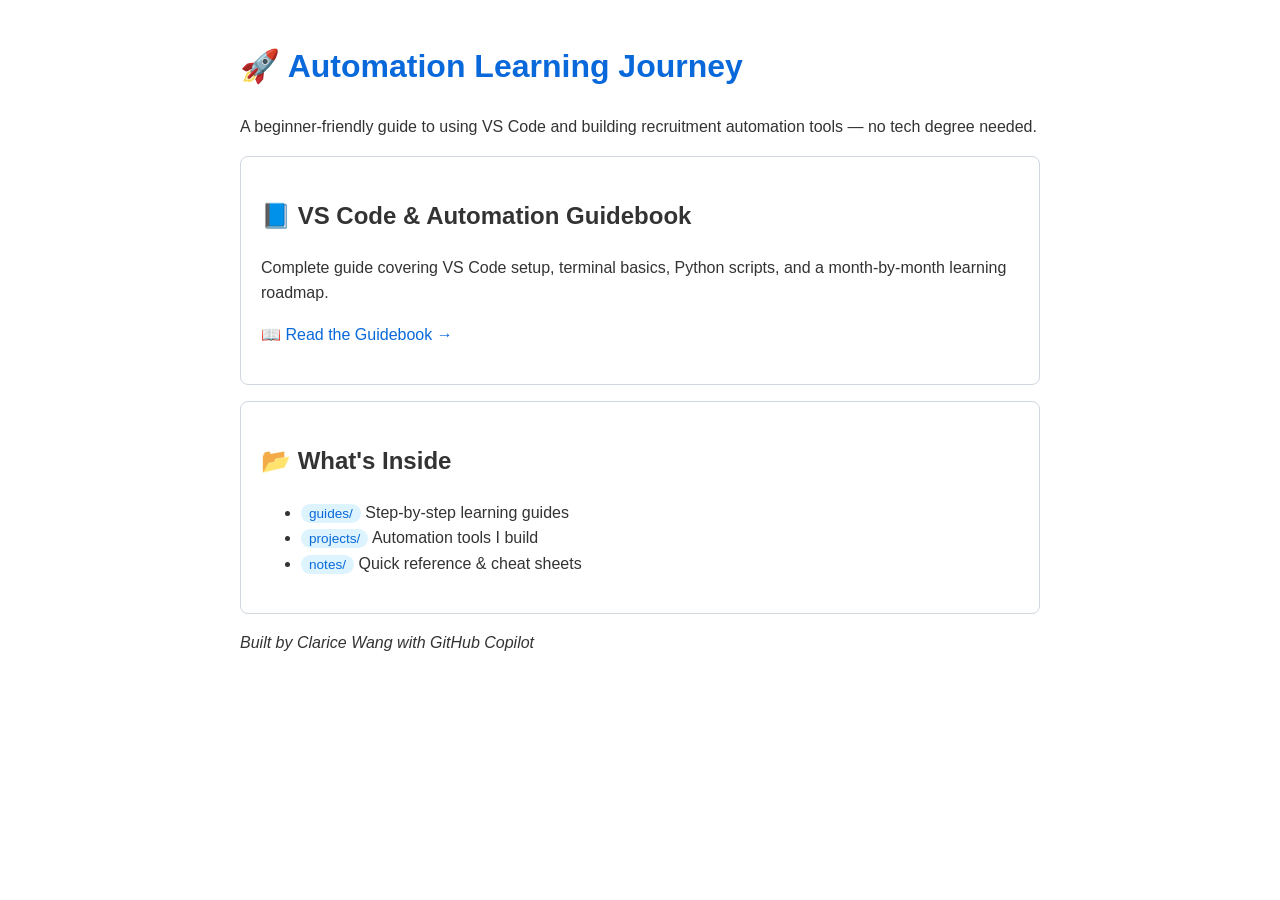
==== index.html @ 475cddb3 "Add index.html for GitHub Pages Co-authored-by: Copilot <223556219+Copilot@users.noreply.github.com>" ====
<!DOCTYPE html>
<html lang="en">
<head>
    <meta charset="UTF-8">
    <meta name="viewport" content="width=device-width, initial-scale=1.0">
    <title>Automation Learning Guide</title>
    <style>
        body { font-family: -apple-system, BlinkMacSystemFont, 'Segoe UI', sans-serif; max-width: 800px; margin: 0 auto; padding: 20px; line-height: 1.6; color: #333; }
        h1 { color: #0969da; }
        a { color: #0969da; text-decoration: none; }
        a:hover { text-decoration: underline; }
        .card { border: 1px solid #d0d7de; border-radius: 8px; padding: 20px; margin: 16px 0; }
        .badge { background: #ddf4ff; color: #0969da; padding: 2px 8px; border-radius: 12px; font-size: 0.85em; }
    </style>
</head>
<body>
    <h1>🚀 Automation Learning Journey</h1>
    <p>A beginner-friendly guide to using VS Code and building recruitment automation tools — no tech degree needed.</p>
    
    <div class="card">
        <h2>📘 VS Code & Automation Guidebook</h2>
        <p>Complete guide covering VS Code setup, terminal basics, Python scripts, and a month-by-month learning roadmap.</p>
        <p><a href="guides/vscode-automation-guidebook.md">📖 Read the Guidebook →</a></p>
    </div>

    <div class="card">
        <h2>📂 What's Inside</h2>
        <ul>
            <li><span class="badge">guides/</span> Step-by-step learning guides</li>
            <li><span class="badge">projects/</span> Automation tools I build</li>
            <li><span class="badge">notes/</span> Quick reference & cheat sheets</li>
        </ul>
    </div>

    <p><em>Built by Clarice Wang with GitHub Copilot</em></p>
</body>
</html>
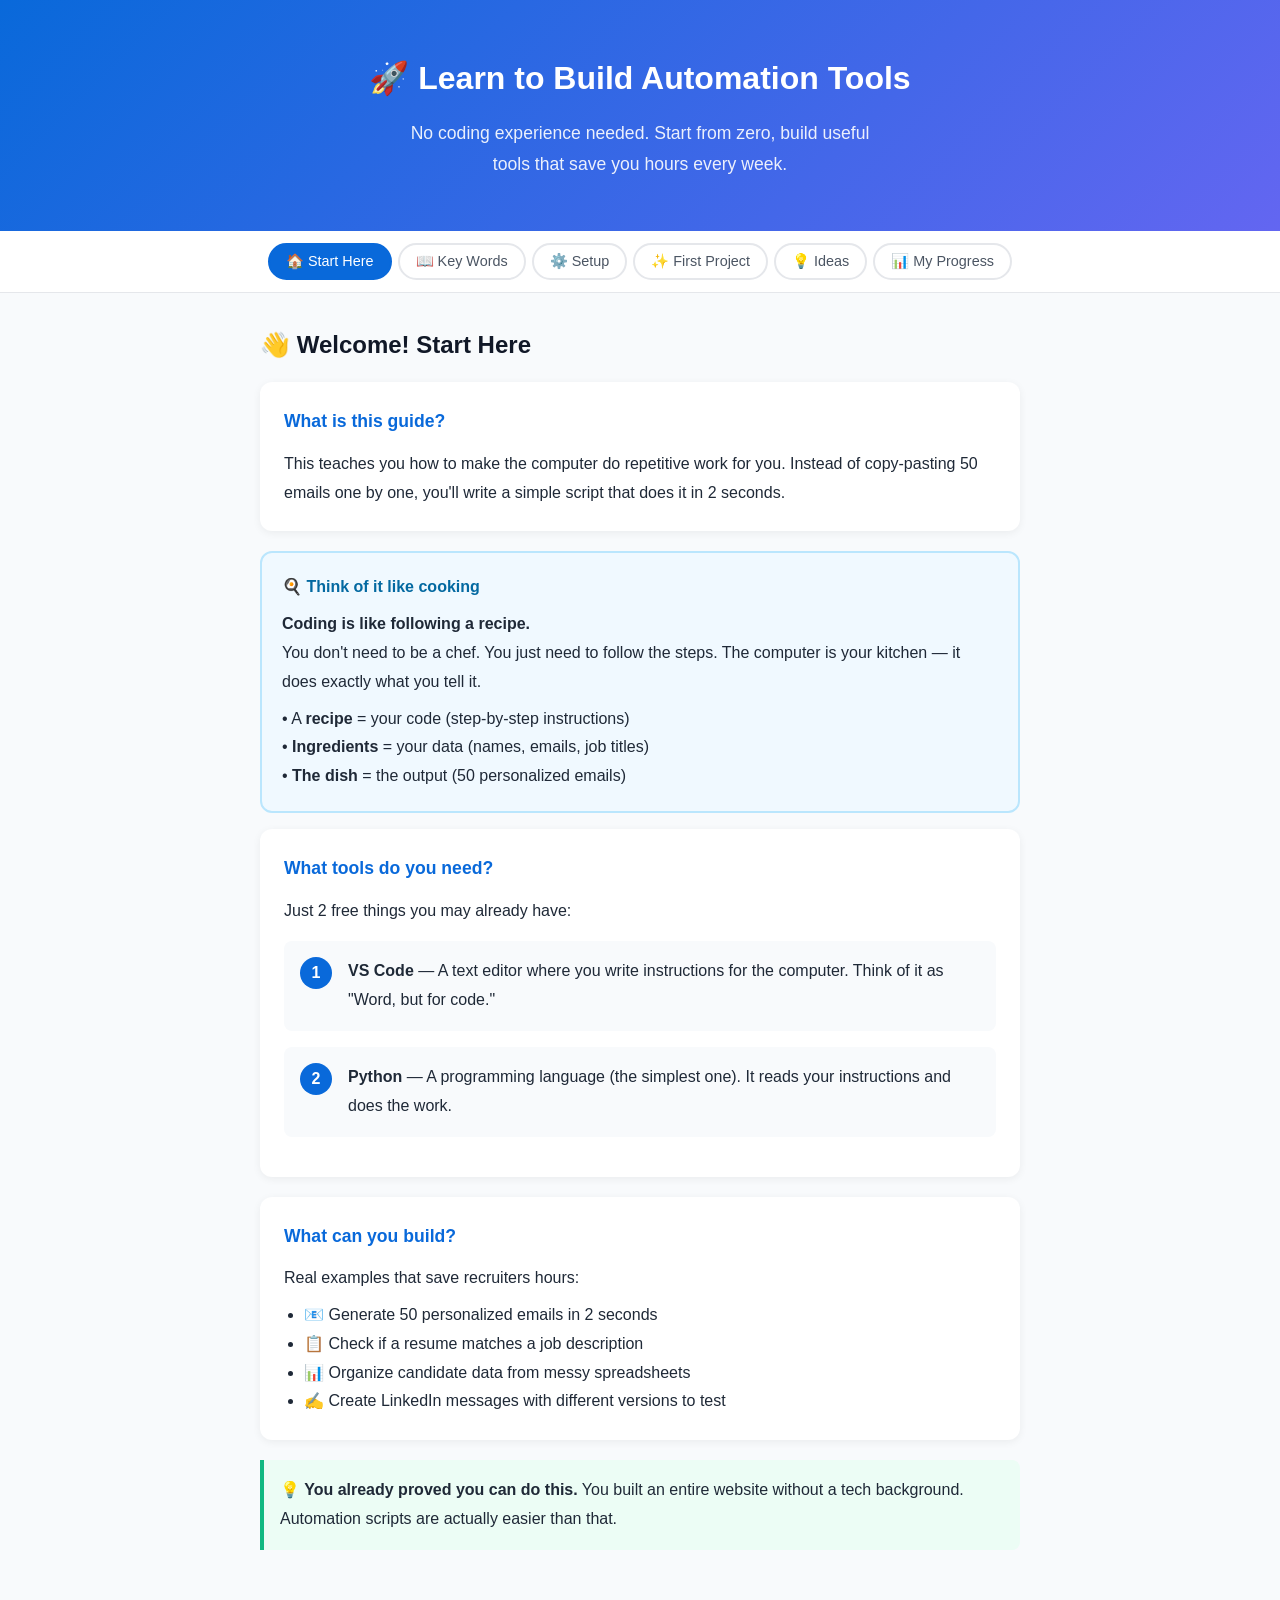
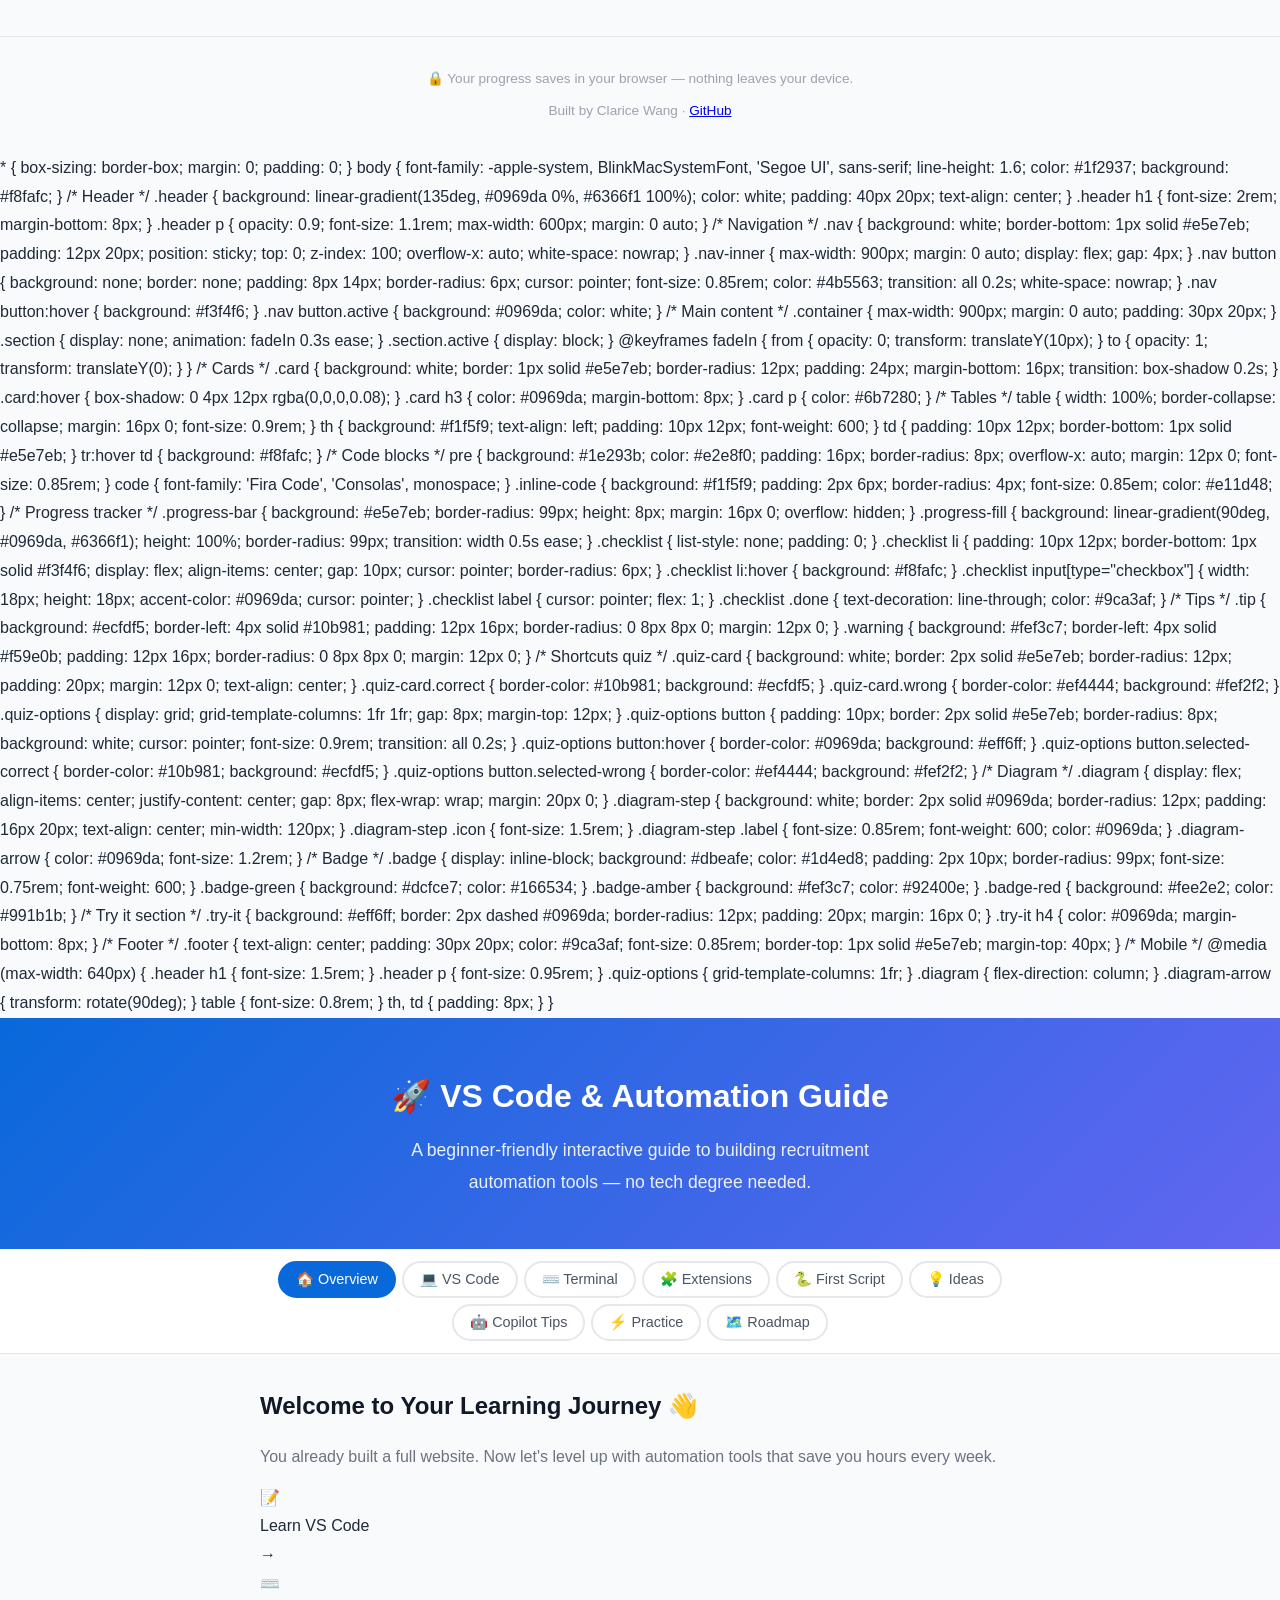
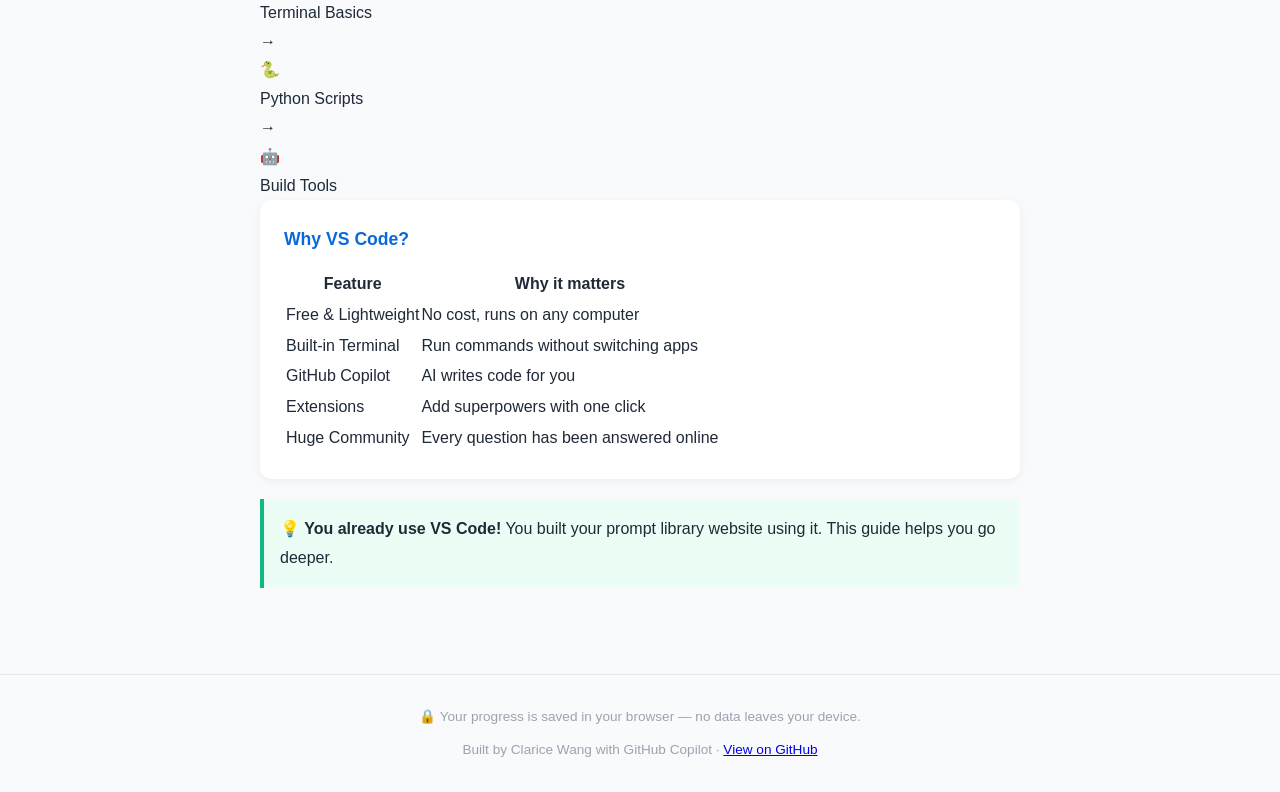
==== commit 308beb31: "Rewrite as beginner-friendly interactive guide - Plain English explanations with cooking/office anal" ====
--- a/index.html
+++ b/index.html
@@ -3,35 +3,1231 @@
 <head>
     <meta charset="UTF-8">
     <meta name="viewport" content="width=device-width, initial-scale=1.0">
-    <title>Automation Learning Guide</title>
+    <title>Learn to Build Automation Tools</title>
     <style>
-        body { font-family: -apple-system, BlinkMacSystemFont, 'Segoe UI', sans-serif; max-width: 800px; margin: 0 auto; padding: 20px; line-height: 1.6; color: #333; }
-        h1 { color: #0969da; }
-        a { color: #0969da; text-decoration: none; }
-        a:hover { text-decoration: underline; }
-        .card { border: 1px solid #d0d7de; border-radius: 8px; padding: 20px; margin: 16px 0; }
-        .badge { background: #ddf4ff; color: #0969da; padding: 2px 8px; border-radius: 12px; font-size: 0.85em; }
+        * { box-sizing: border-box; margin: 0; padding: 0; }
+        body { font-family: -apple-system, BlinkMacSystemFont, 'Segoe UI', sans-serif; line-height: 1.8; color: #1f2937; background: #f8fafc; }
+        
+        .header { background: linear-gradient(135deg, #0969da 0%, #6366f1 100%); color: white; padding: 50px 20px; text-align: center; }
+        .header h1 { font-size: 2rem; margin-bottom: 10px; }
+        .header p { opacity: 0.9; font-size: 1.1rem; max-width: 500px; margin: 0 auto; }
+        
+        .nav { background: white; border-bottom: 1px solid #e5e7eb; padding: 12px 20px; position: sticky; top: 0; z-index: 100; overflow-x: auto; white-space: nowrap; }
+        .nav-inner { max-width: 800px; margin: 0 auto; display: flex; gap: 6px; flex-wrap: wrap; justify-content: center; }
+        .nav button { background: none; border: 2px solid #e5e7eb; padding: 8px 16px; border-radius: 20px; cursor: pointer; font-size: 0.9rem; color: #4b5563; transition: all 0.2s; }
+        .nav button:hover { border-color: #0969da; color: #0969da; }
+        .nav button.active { background: #0969da; color: white; border-color: #0969da; }
+        
+        .container { max-width: 800px; margin: 0 auto; padding: 30px 20px; }
+        .section { display: none; animation: fadeIn 0.3s ease; }
+        .section.active { display: block; }
+        @keyframes fadeIn { from { opacity: 0; } to { opacity: 1; } }
+        
+        h2 { font-size: 1.5rem; margin-bottom: 16px; color: #111827; }
+        
+        .card { background: white; border-radius: 12px; padding: 24px; margin-bottom: 20px; box-shadow: 0 2px 8px rgba(0,0,0,0.06); }
+        .card h3 { color: #0969da; margin-bottom: 12px; font-size: 1.1rem; }
+        
+        .explain { background: #fffbeb; border-left: 4px solid #f59e0b; padding: 16px; border-radius: 0 8px 8px 0; margin: 16px 0; font-size: 0.95rem; }
+        .explain strong { color: #92400e; }
+        
+        .tip { background: #ecfdf5; border-left: 4px solid #10b981; padding: 16px; border-radius: 0 8px 8px 0; margin: 16px 0; }
+        
+        .step { display: flex; gap: 16px; align-items: flex-start; margin: 16px 0; padding: 16px; background: #f8fafc; border-radius: 8px; }
+        .step-num { background: #0969da; color: white; width: 32px; height: 32px; border-radius: 50%; display: flex; align-items: center; justify-content: center; font-weight: bold; flex-shrink: 0; }
+        .step-content { flex: 1; }
+        .step-content p { margin: 0; }
+
+        .analogy { background: #f0f9ff; border: 2px solid #bae6fd; border-radius: 12px; padding: 20px; margin: 16px 0; }
+        .analogy h4 { color: #0369a1; margin-bottom: 8px; }
+        
+        pre { background: #1e293b; color: #e2e8f0; padding: 16px; border-radius: 8px; overflow-x: auto; margin: 12px 0; font-size: 0.9rem; font-family: Consolas, monospace; }
+        .inline-code { background: #f1f5f9; padding: 2px 8px; border-radius: 4px; font-family: Consolas, monospace; font-size: 0.9em; }
+        
+        .progress-bar { background: #e5e7eb; border-radius: 99px; height: 10px; margin: 12px 0; overflow: hidden; }
+        .progress-fill { background: linear-gradient(90deg, #10b981, #06b6d4); height: 100%; border-radius: 99px; transition: width 0.5s; }
+        
+        .checklist { list-style: none; padding: 0; }
+        .checklist li { padding: 12px; border-bottom: 1px solid #f3f4f6; display: flex; align-items: center; gap: 12px; }
+        .checklist input { width: 20px; height: 20px; accent-color: #10b981; cursor: pointer; }
+        .checklist label { cursor: pointer; font-size: 0.95rem; }
+        .checklist .done { text-decoration: line-through; color: #9ca3af; }
+        
+        .vocab { display: grid; grid-template-columns: auto 1fr; gap: 8px 16px; margin: 12px 0; }
+        .vocab dt { font-weight: 600; color: #0969da; }
+        .vocab dd { color: #4b5563; }
+        
+        .try-box { background: #eff6ff; border: 2px dashed #93c5fd; border-radius: 12px; padding: 20px; margin: 16px 0; }
+        .try-box h4 { color: #1d4ed8; margin-bottom: 8px; }
+        
+        .footer { text-align: center; padding: 30px 20px; color: #9ca3af; font-size: 0.85rem; border-top: 1px solid #e5e7eb; margin-top: 40px; }
+        
+        @media (max-width: 640px) {
+            .header h1 { font-size: 1.5rem; }
+            .nav-inner { justify-content: flex-start; flex-wrap: nowrap; }
+            .step { flex-direction: column; gap: 8px; }
+        }
     </style>
 </head>
 <body>
-    <h1>🚀 Automation Learning Journey</h1>
-    <p>A beginner-friendly guide to using VS Code and building recruitment automation tools — no tech degree needed.</p>
-    
-    <div class="card">
-        <h2>📘 VS Code & Automation Guidebook</h2>
-        <p>Complete guide covering VS Code setup, terminal basics, Python scripts, and a month-by-month learning roadmap.</p>
-        <p><a href="guides/vscode-automation-guidebook.md">📖 Read the Guidebook →</a></p>
-    </div>
-
-    <div class="card">
-        <h2>📂 What's Inside</h2>
-        <ul>
-            <li><span class="badge">guides/</span> Step-by-step learning guides</li>
-            <li><span class="badge">projects/</span> Automation tools I build</li>
-            <li><span class="badge">notes/</span> Quick reference & cheat sheets</li>
-        </ul>
-    </div>
-
-    <p><em>Built by Clarice Wang with GitHub Copilot</em></p>
+
+<div class="header">
+    <h1>🚀 Learn to Build Automation Tools</h1>
+    <p>No coding experience needed. Start from zero, build useful tools that save you hours every week.</p>
+</div>
+
+<div class="nav">
+    <div class="nav-inner">
+        <button class="active" onclick="showSection('start')">🏠 Start Here</button>
+        <button onclick="showSection('vocab')">📖 Key Words</button>
+        <button onclick="showSection('setup')">⚙️ Setup</button>
+        <button onclick="showSection('first')">✨ First Project</button>
+        <button onclick="showSection('ideas')">💡 Ideas</button>
+        <button onclick="showSection('progress')">📊 My Progress</button>
+    </div>
+</div>
+
+<div class="container">
+
+    <!-- START HERE -->
+    <div id="start" class="section active">
+        <h2>👋 Welcome! Start Here</h2>
+        
+        <div class="card">
+            <h3>What is this guide?</h3>
+            <p>This teaches you how to make the computer do repetitive work for you. Instead of copy-pasting 50 emails one by one, you'll write a simple script that does it in 2 seconds.</p>
+        </div>
+
+        <div class="analogy">
+            <h4>🍳 Think of it like cooking</h4>
+            <p><strong>Coding is like following a recipe.</strong></p>
+            <p>You don't need to be a chef. You just need to follow the steps. The computer is your kitchen — it does exactly what you tell it.</p>
+            <p style="margin-top: 8px;">• A <strong>recipe</strong> = your code (step-by-step instructions)<br>
+            • <strong>Ingredients</strong> = your data (names, emails, job titles)<br>
+            • <strong>The dish</strong> = the output (50 personalized emails)</p>
+        </div>
+
+        <div class="card">
+            <h3>What tools do you need?</h3>
+            <p>Just 2 free things you may already have:</p>
+            <div class="step">
+                <div class="step-num">1</div>
+                <div class="step-content">
+                    <p><strong>VS Code</strong> — A text editor where you write instructions for the computer. Think of it as "Word, but for code."</p>
+                </div>
+            </div>
+            <div class="step">
+                <div class="step-num">2</div>
+                <div class="step-content">
+                    <p><strong>Python</strong> — A programming language (the simplest one). It reads your instructions and does the work.</p>
+                </div>
+            </div>
+        </div>
+
+        <div class="card">
+            <h3>What can you build?</h3>
+            <p>Real examples that save recruiters hours:</p>
+            <ul style="padding-left: 20px; margin-top: 8px;">
+                <li>📧 Generate 50 personalized emails in 2 seconds</li>
+                <li>📋 Check if a resume matches a job description</li>
+                <li>📊 Organize candidate data from messy spreadsheets</li>
+                <li>✍️ Create LinkedIn messages with different versions to test</li>
+            </ul>
+        </div>
+
+        <div class="tip">
+            <strong>💡 You already proved you can do this.</strong> You built an entire website without a tech background. Automation scripts are actually easier than that.
+        </div>
+    </div>
+
+    <!-- VOCABULARY -->
+    <div id="vocab" class="section">
+        <h2>📖 Key Words (Plain English)</h2>
+        <p style="margin-bottom: 16px; color: #6b7280;">Don't memorize these. Just come back here when you see a word you don't know.</p>
+
+        <div class="card">
+            <h3>The Basics</h3>
+            <dl class="vocab">
+                <dt>Code</dt>
+                <dd>Instructions you write for the computer. Like a recipe — step 1, step 2, step 3.</dd>
+                
+                <dt>Script</dt>
+                <dd>A file containing code. You press "Run" and it does the work.</dd>
+                
+                <dt>VS Code</dt>
+                <dd>The app where you write your scripts. Like Microsoft Word, but for code.</dd>
+                
+                <dt>Terminal</dt>
+                <dd>A text-only chat with your computer. You type commands, it replies. Lives inside VS Code.</dd>
+                
+                <dt>Python</dt>
+                <dd>A programming language. The simplest one to learn. Your scripts will be in Python.</dd>
+                
+                <dt>Variable</dt>
+                <dd>A container that holds information. Like a name tag — <span class="inline-code">name = "Sarah"</span> stores "Sarah" so you can use it later.</dd>
+                
+                <dt>String</dt>
+                <dd>Text in code. Always wrapped in quotes: <span class="inline-code">"Hello World"</span></dd>
+                
+                <dt>Function</dt>
+                <dd>A reusable set of instructions. Like a saved email template — define it once, use it many times.</dd>
+                
+                <dt>Loop</dt>
+                <dd>Repeat something. "For each candidate in my list, send an email." That's a loop.</dd>
+                
+                <dt>CSV file</dt>
+                <dd>A spreadsheet saved as plain text. Excel can save files as .csv. Python loves reading these.</dd>
+            </dl>
+        </div>
+
+        <div class="card">
+            <h3>Tools & Actions</h3>
+            <dl class="vocab">
+                <dt>Git</dt>
+                <dd>A "save game" system for your code. It remembers every version so you can undo mistakes.</dd>
+                
+                <dt>GitHub</dt>
+                <dd>A website that stores your code online. Like Google Drive but for code projects.</dd>
+                
+                <dt>Copilot</dt>
+                <dd>AI that writes code for you. You describe what you want in English, it writes the code. You already have it!</dd>
+                
+                <dt>Package / Library</dt>
+                <dd>Code someone else already wrote that you can use for free. Like pre-made ingredients.</dd>
+                
+                <dt>pip install</dt>
+                <dd>The command to download a package. Like "Add to cart" for free code tools.</dd>
+                
+                <dt>Run / Execute</dt>
+                <dd>Tell the computer to follow your instructions now.</dd>
+                
+                <dt>Bug</dt>
+                <dd>A mistake in your code. Everyone gets them. Google the error message to fix it.</dd>
+                
+                <dt>Debug</dt>
+                <dd>Finding and fixing the bug. Detective work!</dd>
+            </dl>
+        </div>
+
+        <div class="analogy">
+            <h4>🏢 Office Analogy</h4>
+            <p><strong>VS Code</strong> = your desk<br>
+            <strong>Terminal</strong> = talking to your assistant<br>
+            <strong>Python</strong> = your assistant who does the work<br>
+            <strong>Script</strong> = the task list you give your assistant<br>
+            <strong>Git</strong> = filing cabinet (saves everything)<br>
+            <strong>Copilot</strong> = a colleague who helps you write the task list</p>
+        </div>
+    </div>
+
+    <!-- SETUP -->
+    <div id="setup" class="section">
+        <h2>⚙️ One-Time Setup</h2>
+        <p style="margin-bottom: 16px; color: #6b7280;">Do these steps once. Then you're ready to build forever.</p>
+
+        <div class="card">
+            <h3>Step 1: Install VS Code</h3>
+            <p>You probably already have this! If not:</p>
+            <div class="step">
+                <div class="step-num">→</div>
+                <div class="step-content">
+                    <p>Go to <a href="https://code.visualstudio.com" target="_blank">code.visualstudio.com</a> → Download → Install (click Next until done)</p>
+                </div>
+            </div>
+        </div>
+
+        <div class="card">
+            <h3>Step 2: Install Python</h3>
+            <div class="step">
+                <div class="step-num">→</div>
+                <div class="step-content">
+                    <p>Go to <a href="https://www.python.org/downloads/" target="_blank">python.org/downloads</a> → Download → Install</p>
+                </div>
+            </div>
+            <div class="explain">
+                <strong>⚠️ Important:</strong> During install, check the box that says "Add Python to PATH". This lets your computer find Python when you need it.
+            </div>
+        </div>
+
+        <div class="card">
+            <h3>Step 3: Check it works</h3>
+            <p>Open VS Code, then open the Terminal:</p>
+            <div class="step">
+                <div class="step-num">→</div>
+                <div class="step-content">
+                    <p>Press <span class="inline-code">Ctrl + `</span> (the key above Tab)</p>
+                </div>
+            </div>
+            <p>Type this and press Enter:</p>
+            <pre>python --version</pre>
+            <p>If you see something like <span class="inline-code">Python 3.12.0</span> — you're ready! 🎉</p>
+            
+            <div class="explain">
+                <strong>❓ Got an error?</strong> Close VS Code completely, reopen it, and try again. If still broken, restart your computer (Python needs a restart to be found).
+            </div>
+        </div>
+
+        <div class="card">
+            <h3>Step 4: Make VS Code comfortable</h3>
+            <p>Press <span class="inline-code">Ctrl + ,</span> (comma) to open Settings, then change:</p>
+            <ul style="padding-left: 20px; margin-top: 8px;">
+                <li><strong>Font Size:</strong> Set to 16 (easier to read)</li>
+                <li><strong>Auto Save:</strong> Set to "afterDelay" (never lose work)</li>
+                <li><strong>Word Wrap:</strong> Set to "on" (no sideways scrolling)</li>
+            </ul>
+        </div>
+
+        <div class="tip">
+            <strong>✅ That's it!</strong> You only do this once. Now you're ready to build things.
+        </div>
+    </div>
+
+    <!-- FIRST PROJECT -->
+    <div id="first" class="section">
+        <h2>✨ Your First Project: Email Generator</h2>
+        <p style="margin-bottom: 16px; color: #6b7280;">In 10 minutes, you'll build a tool that writes 50 personalized emails instantly.</p>
+
+        <div class="analogy">
+            <h4>📬 What we're building</h4>
+            <p><strong>The problem:</strong> You have 50 candidates. You need to send each one a personalized email. Doing it manually = 2 hours of copy-paste.</p>
+            <p style="margin-top: 8px;"><strong>The solution:</strong> Write a template once + give it a list of names → it generates all 50 emails in 2 seconds.</p>
+        </div>
+
+        <div class="card">
+            <h3>Step 1: Create a new file</h3>
+            <div class="step">
+                <div class="step-num">1</div>
+                <div class="step-content"><p>Open VS Code</p></div>
+            </div>
+            <div class="step">
+                <div class="step-num">2</div>
+                <div class="step-content"><p>Press <span class="inline-code">Ctrl + N</span> (new file)</p></div>
+            </div>
+            <div class="step">
+                <div class="step-num">3</div>
+                <div class="step-content"><p>Press <span class="inline-code">Ctrl + S</span> to save it. Name it: <span class="inline-code">email-generator.py</span></p></div>
+            </div>
+            <div class="explain">
+                <strong>Why .py?</strong> The <span class="inline-code">.py</span> at the end tells the computer "this is a Python file." Just like .docx means Word document.
+            </div>
+        </div>
+
+        <div class="card">
+            <h3>Step 2: Write the code</h3>
+            <p>Copy and paste this into your file:</p>
+            <pre># This is my email generator!
+# Lines starting with # are notes (computer ignores them)
+
+# --- MY CANDIDATE LIST ---
+candidates = [
+    {"name": "Sarah", "role": "Software Engineer"},
+    {"name": "James", "role": "Product Manager"},
+    {"name": "Lisa", "role": "Data Scientist"},
+]
+
+# --- MY EMAIL TEMPLATE ---
+template = """Hi {name},
+
+I saw your profile and loved your experience as a {role}.
+
+We have a role that's a great fit for your background.
+Would you be open to a quick 15-min chat this week?
+
+Best,
+Clarice"""
+
+# --- GENERATE EMAILS ---
+for person in candidates:
+    print("─" * 40)
+    print(f"TO: {person['name']}")
+    print("─" * 40)
+    email = template.format(
+        name=person["name"],
+        role=person["role"]
+    )
+    print(email)
+    print()</pre>
+        </div>
+
+        <div class="card">
+            <h3>Step 3: Run it!</h3>
+            <div class="step">
+                <div class="step-num">→</div>
+                <div class="step-content">
+                    <p>Open Terminal: <span class="inline-code">Ctrl + `</span></p>
+                </div>
+            </div>
+            <div class="step">
+                <div class="step-num">→</div>
+                <div class="step-content">
+                    <p>Type this and press Enter:</p>
+                </div>
+            </div>
+            <pre>python email-generator.py</pre>
+            <p style="margin-top: 12px; font-size: 1.1rem;">🎉 <strong>You just automated email generation!</strong></p>
+        </div>
+
+        <div class="card">
+            <h3>Step 4: Make it yours</h3>
+            <p>Now customize it! Try changing:</p>
+            <ul style="padding-left: 20px; margin-top: 8px;">
+                <li>Add more candidates to the list</li>
+                <li>Change the email template text</li>
+                <li>Add more fields like <span class="inline-code">"company": "Google"</span></li>
+            </ul>
+            
+            <div class="tip" style="margin-top: 16px;">
+                <strong>💡 How Copilot helps:</strong> In VS Code, type a comment like <span class="inline-code"># add the candidate's company to the email</span> and Copilot will suggest the code change for you!
+            </div>
+        </div>
+
+        <div class="card">
+            <h3>What just happened? (Plain English)</h3>
+            <dl class="vocab">
+                <dt>candidates = [...]</dt>
+                <dd>You made a list of people. Each person has a name and role.</dd>
+                
+                <dt>template = """..."""</dt>
+                <dd>You wrote an email template. {name} and {role} are blanks that get filled in.</dd>
+                
+                <dt>for person in candidates:</dt>
+                <dd>"For each person in my list, do the following..."</dd>
+                
+                <dt>template.format(...)</dt>
+                <dd>Fill in the blanks with this person's actual info.</dd>
+                
+                <dt>print(email)</dt>
+                <dd>Show the result on screen.</dd>
+            </dl>
+        </div>
+
+        <div class="try-box">
+            <h4>🎯 Challenge: Read from a spreadsheet</h4>
+            <p>Once you're comfortable, try this next level: save your candidates in an Excel/CSV file and have Python read from it. Ask Copilot: <em>"read candidates from a CSV file and generate emails"</em> — it will write the code for you!</p>
+        </div>
+    </div>
+
+    <!-- IDEAS -->
+    <div id="ideas" class="section">
+        <h2>💡 What Else Can You Build?</h2>
+        <p style="margin-bottom: 16px; color: #6b7280;">Start with green. Move to yellow when green feels easy.</p>
+
+        <div class="card">
+            <h3>🟢 Easy — Start with these</h3>
+            <table style="width: 100%; border-collapse: collapse;">
+                <tr style="border-bottom: 1px solid #e5e7eb;">
+                    <td style="padding: 12px;"><strong>Email Generator</strong><br><span style="color:#6b7280; font-size:0.85rem;">You just built this! ✅</span></td>
+                    <td style="padding: 12px; color: #10b981; font-weight: 600;">Saves 2 hrs/week</td>
+                </tr>
+                <tr style="border-bottom: 1px solid #e5e7eb;">
+                    <td style="padding: 12px;"><strong>LinkedIn Message Variants</strong><br><span style="color:#6b7280; font-size:0.85rem;">Generate 5 versions of same message for A/B testing</span></td>
+                    <td style="padding: 12px; color: #10b981; font-weight: 600;">Saves 1 hr/week</td>
+                </tr>
+                <tr style="border-bottom: 1px solid #e5e7eb;">
+                    <td style="padding: 12px;"><strong>JD Cleaner</strong><br><span style="color:#6b7280; font-size:0.85rem;">Fix formatting, remove jargon, standardize job descriptions</span></td>
+                    <td style="padding: 12px; color: #10b981; font-weight: 600;">Saves 30 min/JD</td>
+                </tr>
+                <tr>
+                    <td style="padding: 12px;"><strong>Interview Reminder Maker</strong><br><span style="color:#6b7280; font-size:0.85rem;">Generate calendar invite text with all details</span></td>
+                    <td style="padding: 12px; color: #10b981; font-weight: 600;">Saves 1 hr/week</td>
+                </tr>
+            </table>
+        </div>
+
+        <div class="card">
+            <h3>🟡 Medium — After a few weeks</h3>
+            <table style="width: 100%; border-collapse: collapse;">
+                <tr style="border-bottom: 1px solid #e5e7eb;">
+                    <td style="padding: 12px;"><strong>Resume Keyword Checker</strong><br><span style="color:#6b7280; font-size:0.85rem;">Does this CV match the JD? Get a score.</span></td>
+                </tr>
+                <tr style="border-bottom: 1px solid #e5e7eb;">
+                    <td style="padding: 12px;"><strong>Candidate Spreadsheet Organizer</strong><br><span style="color:#6b7280; font-size:0.85rem;">Clean messy data, remove duplicates, sort by stage</span></td>
+                </tr>
+                <tr>
+                    <td style="padding: 12px;"><strong>Follow-up Tracker</strong><br><span style="color:#6b7280; font-size:0.85rem;">Flag candidates who haven't replied in 5 days</span></td>
+                </tr>
+            </table>
+        </div>
+
+        <div class="card">
+            <h3>🔴 Advanced — Future goals</h3>
+            <table style="width: 100%; border-collapse: collapse;">
+                <tr style="border-bottom: 1px solid #e5e7eb;">
+                    <td style="padding: 12px;"><strong>Pipeline Dashboard</strong><br><span style="color:#6b7280; font-size:0.85rem;">Web page showing all your candidates and their status</span></td>
+                </tr>
+                <tr>
+                    <td style="padding: 12px;"><strong>AI Matching Tool</strong><br><span style="color:#6b7280; font-size:0.85rem;">Upload a JD → AI suggests best candidates from your list</span></td>
+                </tr>
+            </table>
+        </div>
+
+        <div class="tip">
+            <strong>💡 How to build any of these:</strong> Open Copilot (this chat!) and describe what you want. For example: <em>"Help me build a Python script that reads my candidates.csv and flags anyone I haven't contacted in 5 days."</em>
+        </div>
+    </div>
+
+    <!-- PROGRESS -->
+    <div id="progress" class="section">
+        <h2>📊 My Learning Progress</h2>
+        <p style="margin-bottom: 16px; color: #6b7280;">Check things off as you go. Progress saves automatically in your browser.</p>
+
+        <div class="card">
+            <h3>🌱 Week 1-2: Get Set Up</h3>
+            <div class="progress-bar"><div class="progress-fill" id="progress-week1" style="width: 0%"></div></div>
+            <ul class="checklist" id="week1-list">
+                <li><input type="checkbox" id="w1-1" onchange="saveProgress()"><label for="w1-1">Install VS Code (or confirm you have it)</label></li>
+                <li><input type="checkbox" id="w1-2" onchange="saveProgress()"><label for="w1-2">Install Python</label></li>
+                <li><input type="checkbox" id="w1-3" onchange="saveProgress()"><label for="w1-3">Open Terminal in VS Code (Ctrl + `)</label></li>
+                <li><input type="checkbox" id="w1-4" onchange="saveProgress()"><label for="w1-4">Run "python --version" successfully</label></li>
+                <li><input type="checkbox" id="w1-5" onchange="saveProgress()"><label for="w1-5">Change VS Code font size to 16</label></li>
+            </ul>
+        </div>
+
+        <div class="card">
+            <h3>🌿 Week 3-4: First Script</h3>
+            <div class="progress-bar"><div class="progress-fill" id="progress-week2" style="width: 0%"></div></div>
+            <ul class="checklist" id="week2-list">
+                <li><input type="checkbox" id="w2-1" onchange="saveProgress()"><label for="w2-1">Create email-generator.py file</label></li>
+                <li><input type="checkbox" id="w2-2" onchange="saveProgress()"><label for="w2-2">Run the email generator successfully</label></li>
+                <li><input type="checkbox" id="w2-3" onchange="saveProgress()"><label for="w2-3">Add your own candidates to the list</label></li>
+                <li><input type="checkbox" id="w2-4" onchange="saveProgress()"><label for="w2-4">Customize the email template</label></li>
+                <li><input type="checkbox" id="w2-5" onchange="saveProgress()"><label for="w2-5">Add a new field (e.g. company name)</label></li>
+            </ul>
+        </div>
+
+        <div class="card">
+            <h3>🌳 Week 5-6: Level Up</h3>
+            <div class="progress-bar"><div class="progress-fill" id="progress-week3" style="width: 0%"></div></div>
+            <ul class="checklist" id="week3-list">
+                <li><input type="checkbox" id="w3-1" onchange="saveProgress()"><label for="w3-1">Read candidate data from a CSV file</label></li>
+                <li><input type="checkbox" id="w3-2" onchange="saveProgress()"><label for="w3-2">Use Copilot to write a new script</label></li>
+                <li><input type="checkbox" id="w3-3" onchange="saveProgress()"><label for="w3-3">Build a second automation tool</label></li>
+                <li><input type="checkbox" id="w3-4" onchange="saveProgress()"><label for="w3-4">Fix a bug by reading the error message</label></li>
+            </ul>
+        </div>
+
+        <div class="card">
+            <h3>🌲 Week 7+: Build Real Tools</h3>
+            <div class="progress-bar"><div class="progress-fill" id="progress-week4" style="width: 0%"></div></div>
+            <ul class="checklist" id="week4-list">
+                <li><input type="checkbox" id="w4-1" onchange="saveProgress()"><label for="w4-1">Build something that saves you 1+ hour/week</label></li>
+                <li><input type="checkbox" id="w4-2" onchange="saveProgress()"><label for="w4-2">Share a tool with a colleague</label></li>
+                <li><input type="checkbox" id="w4-3" onchange="saveProgress()"><label for="w4-3">Push a project to GitHub</label></li>
+                <li><input type="checkbox" id="w4-4" onchange="saveProgress()"><label for="w4-4">Build something without following a tutorial</label></li>
+            </ul>
+        </div>
+    </div>
+
+</div>
+
+<div class="footer">
+    <p>🔒 Your progress saves in your browser — nothing leaves your device.</p>
+    <p style="margin-top: 8px;">Built by Clarice Wang · <a href="https://github.com/MasacoWang/automation-learning" target="_blank">GitHub</a></p>
+</div>
+
+<script>
+function showSection(id) {
+    document.querySelectorAll('.section').forEach(s => s.classList.remove('active'));
+    document.querySelectorAll('.nav button').forEach(b => b.classList.remove('active'));
+    document.getElementById(id).classList.add('active');
+    event.target.classList.add('active');
+    window.scrollTo({ top: 0, behavior: 'smooth' });
+}
+
+function saveProgress() {
+    const checkboxes = document.querySelectorAll('.checklist input[type="checkbox"]');
+    const state = {};
+    checkboxes.forEach(cb => {
+        state[cb.id] = cb.checked;
+        const label = cb.nextElementSibling;
+        if (cb.checked) label.classList.add('done');
+        else label.classList.remove('done');
+    });
+    localStorage.setItem('automation-learning-progress', JSON.stringify(state));
+    updateProgressBars();
+}
+
+function loadProgress() {
+    const saved = localStorage.getItem('automation-learning-progress');
+    if (!saved) return;
+    const state = JSON.parse(saved);
+    Object.entries(state).forEach(([id, checked]) => {
+        const cb = document.getElementById(id);
+        if (cb) {
+            cb.checked = checked;
+            if (checked && cb.nextElementSibling) cb.nextElementSibling.classList.add('done');
+        }
+    });
+    updateProgressBars();
+}
+
+function updateProgressBars() {
+    ['week1', 'week2', 'week3', 'week4'].forEach(week => {
+        const list = document.getElementById(`${week}-list`);
+        if (!list) return;
+        const total = list.querySelectorAll('input[type="checkbox"]').length;
+        const checked = list.querySelectorAll('input[type="checkbox"]:checked').length;
+        document.getElementById(`progress-${week}`).style.width = (total ? Math.round((checked/total)*100) : 0) + '%';
+    });
+}
+
+loadProgress();
+</script>
+
 </body>
 </html>
+        * { box-sizing: border-box; margin: 0; padding: 0; }
+        body { font-family: -apple-system, BlinkMacSystemFont, 'Segoe UI', sans-serif; line-height: 1.6; color: #1f2937; background: #f8fafc; }
+        
+        /* Header */
+        .header { background: linear-gradient(135deg, #0969da 0%, #6366f1 100%); color: white; padding: 40px 20px; text-align: center; }
+        .header h1 { font-size: 2rem; margin-bottom: 8px; }
+        .header p { opacity: 0.9; font-size: 1.1rem; max-width: 600px; margin: 0 auto; }
+        
+        /* Navigation */
+        .nav { background: white; border-bottom: 1px solid #e5e7eb; padding: 12px 20px; position: sticky; top: 0; z-index: 100; overflow-x: auto; white-space: nowrap; }
+        .nav-inner { max-width: 900px; margin: 0 auto; display: flex; gap: 4px; }
+        .nav button { background: none; border: none; padding: 8px 14px; border-radius: 6px; cursor: pointer; font-size: 0.85rem; color: #4b5563; transition: all 0.2s; white-space: nowrap; }
+        .nav button:hover { background: #f3f4f6; }
+        .nav button.active { background: #0969da; color: white; }
+        
+        /* Main content */
+        .container { max-width: 900px; margin: 0 auto; padding: 30px 20px; }
+        .section { display: none; animation: fadeIn 0.3s ease; }
+        .section.active { display: block; }
+        @keyframes fadeIn { from { opacity: 0; transform: translateY(10px); } to { opacity: 1; transform: translateY(0); } }
+        
+        /* Cards */
+        .card { background: white; border: 1px solid #e5e7eb; border-radius: 12px; padding: 24px; margin-bottom: 16px; transition: box-shadow 0.2s; }
+        .card:hover { box-shadow: 0 4px 12px rgba(0,0,0,0.08); }
+        .card h3 { color: #0969da; margin-bottom: 8px; }
+        .card p { color: #6b7280; }
+        
+        /* Tables */
+        table { width: 100%; border-collapse: collapse; margin: 16px 0; font-size: 0.9rem; }
+        th { background: #f1f5f9; text-align: left; padding: 10px 12px; font-weight: 600; }
+        td { padding: 10px 12px; border-bottom: 1px solid #e5e7eb; }
+        tr:hover td { background: #f8fafc; }
+        
+        /* Code blocks */
+        pre { background: #1e293b; color: #e2e8f0; padding: 16px; border-radius: 8px; overflow-x: auto; margin: 12px 0; font-size: 0.85rem; }
+        code { font-family: 'Fira Code', 'Consolas', monospace; }
+        .inline-code { background: #f1f5f9; padding: 2px 6px; border-radius: 4px; font-size: 0.85em; color: #e11d48; }
+        
+        /* Progress tracker */
+        .progress-bar { background: #e5e7eb; border-radius: 99px; height: 8px; margin: 16px 0; overflow: hidden; }
+        .progress-fill { background: linear-gradient(90deg, #0969da, #6366f1); height: 100%; border-radius: 99px; transition: width 0.5s ease; }
+        .checklist { list-style: none; padding: 0; }
+        .checklist li { padding: 10px 12px; border-bottom: 1px solid #f3f4f6; display: flex; align-items: center; gap: 10px; cursor: pointer; border-radius: 6px; }
+        .checklist li:hover { background: #f8fafc; }
+        .checklist input[type="checkbox"] { width: 18px; height: 18px; accent-color: #0969da; cursor: pointer; }
+        .checklist label { cursor: pointer; flex: 1; }
+        .checklist .done { text-decoration: line-through; color: #9ca3af; }
+        
+        /* Tips */
+        .tip { background: #ecfdf5; border-left: 4px solid #10b981; padding: 12px 16px; border-radius: 0 8px 8px 0; margin: 12px 0; }
+        .warning { background: #fef3c7; border-left: 4px solid #f59e0b; padding: 12px 16px; border-radius: 0 8px 8px 0; margin: 12px 0; }
+        
+        /* Shortcuts quiz */
+        .quiz-card { background: white; border: 2px solid #e5e7eb; border-radius: 12px; padding: 20px; margin: 12px 0; text-align: center; }
+        .quiz-card.correct { border-color: #10b981; background: #ecfdf5; }
+        .quiz-card.wrong { border-color: #ef4444; background: #fef2f2; }
+        .quiz-options { display: grid; grid-template-columns: 1fr 1fr; gap: 8px; margin-top: 12px; }
+        .quiz-options button { padding: 10px; border: 2px solid #e5e7eb; border-radius: 8px; background: white; cursor: pointer; font-size: 0.9rem; transition: all 0.2s; }
+        .quiz-options button:hover { border-color: #0969da; background: #eff6ff; }
+        .quiz-options button.selected-correct { border-color: #10b981; background: #ecfdf5; }
+        .quiz-options button.selected-wrong { border-color: #ef4444; background: #fef2f2; }
+        
+        /* Diagram */
+        .diagram { display: flex; align-items: center; justify-content: center; gap: 8px; flex-wrap: wrap; margin: 20px 0; }
+        .diagram-step { background: white; border: 2px solid #0969da; border-radius: 12px; padding: 16px 20px; text-align: center; min-width: 120px; }
+        .diagram-step .icon { font-size: 1.5rem; }
+        .diagram-step .label { font-size: 0.85rem; font-weight: 600; color: #0969da; }
+        .diagram-arrow { color: #0969da; font-size: 1.2rem; }
+        
+        /* Badge */
+        .badge { display: inline-block; background: #dbeafe; color: #1d4ed8; padding: 2px 10px; border-radius: 99px; font-size: 0.75rem; font-weight: 600; }
+        .badge-green { background: #dcfce7; color: #166534; }
+        .badge-amber { background: #fef3c7; color: #92400e; }
+        .badge-red { background: #fee2e2; color: #991b1b; }
+        
+        /* Try it section */
+        .try-it { background: #eff6ff; border: 2px dashed #0969da; border-radius: 12px; padding: 20px; margin: 16px 0; }
+        .try-it h4 { color: #0969da; margin-bottom: 8px; }
+        
+        /* Footer */
+        .footer { text-align: center; padding: 30px 20px; color: #9ca3af; font-size: 0.85rem; border-top: 1px solid #e5e7eb; margin-top: 40px; }
+
+        /* Mobile */
+        @media (max-width: 640px) {
+            .header h1 { font-size: 1.5rem; }
+            .header p { font-size: 0.95rem; }
+            .quiz-options { grid-template-columns: 1fr; }
+            .diagram { flex-direction: column; }
+            .diagram-arrow { transform: rotate(90deg); }
+            table { font-size: 0.8rem; }
+            th, td { padding: 8px; }
+        }
+    </style>
+</head>
+<body>
+
+<!-- Header -->
+<div class="header">
+    <h1>🚀 VS Code & Automation Guide</h1>
+    <p>A beginner-friendly interactive guide to building recruitment automation tools — no tech degree needed.</p>
+</div>
+
+<!-- Navigation -->
+<div class="nav">
+    <div class="nav-inner">
+        <button class="active" onclick="showSection('overview')">🏠 Overview</button>
+        <button onclick="showSection('vscode')">💻 VS Code</button>
+        <button onclick="showSection('terminal')">⌨️ Terminal</button>
+        <button onclick="showSection('extensions')">🧩 Extensions</button>
+        <button onclick="showSection('first-script')">🐍 First Script</button>
+        <button onclick="showSection('ideas')">💡 Ideas</button>
+        <button onclick="showSection('copilot')">🤖 Copilot Tips</button>
+        <button onclick="showSection('shortcuts')">⚡ Practice</button>
+        <button onclick="showSection('roadmap')">🗺️ Roadmap</button>
+    </div>
+</div>
+
+<!-- Content -->
+<div class="container">
+
+    <!-- Section: Overview -->
+    <div id="overview" class="section active">
+        <h2>Welcome to Your Learning Journey 👋</h2>
+        <p style="margin: 12px 0; color: #6b7280;">You already built a full website. Now let's level up with automation tools that save you hours every week.</p>
+        
+        <div class="diagram">
+            <div class="diagram-step"><div class="icon">📝</div><div class="label">Learn VS Code</div></div>
+            <div class="diagram-arrow">→</div>
+            <div class="diagram-step"><div class="icon">⌨️</div><div class="label">Terminal Basics</div></div>
+            <div class="diagram-arrow">→</div>
+            <div class="diagram-step"><div class="icon">🐍</div><div class="label">Python Scripts</div></div>
+            <div class="diagram-arrow">→</div>
+            <div class="diagram-step"><div class="icon">🤖</div><div class="label">Build Tools</div></div>
+        </div>
+
+        <div class="card">
+            <h3>Why VS Code?</h3>
+            <table>
+                <tr><th>Feature</th><th>Why it matters</th></tr>
+                <tr><td>Free & Lightweight</td><td>No cost, runs on any computer</td></tr>
+                <tr><td>Built-in Terminal</td><td>Run commands without switching apps</td></tr>
+                <tr><td>GitHub Copilot</td><td>AI writes code for you</td></tr>
+                <tr><td>Extensions</td><td>Add superpowers with one click</td></tr>
+                <tr><td>Huge Community</td><td>Every question has been answered online</td></tr>
+            </table>
+        </div>
+
+        <div class="tip">
+            <strong>💡 You already use VS Code!</strong> You built your prompt library website using it. This guide helps you go deeper.
+        </div>
+    </div>
+
+    <!-- Section: VS Code Interface -->
+    <div id="vscode" class="section">
+        <h2>💻 Understanding VS Code</h2>
+        
+        <div class="card">
+            <h3>The Interface</h3>
+            <pre><code>┌─────────────────────────────────────────────────┐
+│  Menu Bar (File, Edit, View, Terminal, Help)     │
+├────────┬────────────────────────────────────────┤
+│        │                                        │
+│  Side  │       Editor Area                      │
+│  Bar   │   (where you write code)               │
+│        │                                        │
+│  📁    │   You can open multiple tabs            │
+│  🔍    │   and split the view                    │
+│  🔀    ├────────────────────────────────────────┤
+│  🐛    │                                        │
+│  🧩    │       Terminal (command line)           │
+│        │   Toggle with Ctrl + `                  │
+└────────┴────────────────────────────────────────┘</code></pre>
+        </div>
+
+        <div class="card">
+            <h3>Key Areas</h3>
+            <table>
+                <tr><th>Icon</th><th>Name</th><th>What it does</th><th>Shortcut</th></tr>
+                <tr><td>📁</td><td>Explorer</td><td>Browse your files</td><td><span class="inline-code">Ctrl+Shift+E</span></td></tr>
+                <tr><td>🔍</td><td>Search</td><td>Find text across all files</td><td><span class="inline-code">Ctrl+Shift+F</span></td></tr>
+                <tr><td>🔀</td><td>Source Control</td><td>Git (save versions)</td><td><span class="inline-code">Ctrl+Shift+G</span></td></tr>
+                <tr><td>🧩</td><td>Extensions</td><td>Install add-ons</td><td><span class="inline-code">Ctrl+Shift+X</span></td></tr>
+            </table>
+        </div>
+
+        <div class="card">
+            <h3>Settings to Change First</h3>
+            <p>Open Settings: <span class="inline-code">Ctrl + ,</span></p>
+            <table>
+                <tr><th>Setting</th><th>Change to</th><th>Why</th></tr>
+                <tr><td>Font Size</td><td>14-16</td><td>Easier to read</td></tr>
+                <tr><td>Auto Save</td><td>afterDelay</td><td>Never lose work</td></tr>
+                <tr><td>Word Wrap</td><td>on</td><td>See full lines</td></tr>
+            </table>
+        </div>
+
+        <div class="try-it">
+            <h4>🎯 Try it now:</h4>
+            <p>Press <span class="inline-code">Ctrl + Shift + P</span> in VS Code — this opens the Command Palette. Type "theme" to change your color theme!</p>
+        </div>
+    </div>
+
+    <!-- Section: Terminal -->
+    <div id="terminal" class="section">
+        <h2>⌨️ Terminal Basics</h2>
+        <p style="margin: 12px 0; color: #6b7280;">The terminal is the command line inside VS Code. Open it with <span class="inline-code">Ctrl + `</span></p>
+
+        <div class="card">
+            <h3>Navigation Commands</h3>
+            <pre><code># Go into a folder
+cd folder-name
+
+# Go back one level
+cd ..
+
+# List files in current folder
+ls
+
+# Show where you are
+pwd</code></pre>
+        </div>
+
+        <div class="card">
+            <h3>Git Commands (Version Control)</h3>
+            <pre><code># See what changed
+git status
+
+# Stage all changes
+git add .
+
+# Save a snapshot with a message
+git commit -m "describe your change"
+
+# Upload to GitHub
+git push</code></pre>
+        </div>
+
+        <div class="card">
+            <h3>Node.js (for web projects like your site)</h3>
+            <pre><code># Install project dependencies
+npm install
+
+# Start local dev server
+npm run dev
+
+# Build for production
+npm run build</code></pre>
+        </div>
+
+        <div class="card">
+            <h3>Python (for automation scripts)</h3>
+            <pre><code># Run a script
+python script.py
+
+# Install a package
+pip install pandas</code></pre>
+        </div>
+
+        <div class="tip">
+            <strong>💡 Pro tips:</strong><br>
+            • Press <strong>↑</strong> arrow to repeat last command<br>
+            • Press <strong>Tab</strong> to auto-complete names<br>
+            • Type <strong>cls</strong> to clear the screen<br>
+            • Press <strong>Ctrl+C</strong> to stop a stuck command
+        </div>
+    </div>
+
+    <!-- Section: Extensions -->
+    <div id="extensions" class="section">
+        <h2>🧩 Essential Extensions</h2>
+        <p style="margin: 12px 0; color: #6b7280;">Open Extensions: <span class="inline-code">Ctrl + Shift + X</span>, search and click "Install"</p>
+
+        <div class="card">
+            <h3>Must-Have <span class="badge-green badge">Install these</span></h3>
+            <table>
+                <tr><th>Extension</th><th>What it does</th></tr>
+                <tr><td><strong>GitHub Copilot</strong></td><td>AI writes code for you ✅ (you have this!)</td></tr>
+                <tr><td><strong>Prettier</strong></td><td>Auto-formats code to look clean</td></tr>
+                <tr><td><strong>Auto Rename Tag</strong></td><td>Rename HTML tags automatically</td></tr>
+                <tr><td><strong>Error Lens</strong></td><td>Shows errors right on the line</td></tr>
+                <tr><td><strong>Path Intellisense</strong></td><td>Auto-completes file paths</td></tr>
+            </table>
+        </div>
+
+        <div class="card">
+            <h3>Nice to Have <span class="badge">Optional</span></h3>
+            <table>
+                <tr><th>Extension</th><th>What it does</th></tr>
+                <tr><td><strong>Thunder Client</strong></td><td>Test APIs without leaving VS Code</td></tr>
+                <tr><td><strong>GitLens</strong></td><td>See who changed what and when</td></tr>
+                <tr><td><strong>Live Server</strong></td><td>Preview HTML files instantly</td></tr>
+                <tr><td><strong>Code Spell Checker</strong></td><td>Catches typos in code</td></tr>
+                <tr><td><strong>Python</strong></td><td>Python language support</td></tr>
+            </table>
+        </div>
+
+        <div class="try-it">
+            <h4>🎯 Try it now:</h4>
+            <p>Open VS Code → <span class="inline-code">Ctrl+Shift+X</span> → Search "Prettier" → Click Install. Done! Your code will auto-format on save.</p>
+        </div>
+    </div>
+
+    <!-- Section: First Script -->
+    <div id="first-script" class="section">
+        <h2>🐍 Your First Automation Script</h2>
+        <p style="margin: 12px 0; color: #6b7280;">Let's build an email generator that personalizes outreach from a candidate list.</p>
+
+        <div class="card">
+            <h3>Step 1: Install Python</h3>
+            <ol style="padding-left: 20px; margin-top: 8px;">
+                <li>Go to <a href="https://www.python.org/downloads/" target="_blank">python.org/downloads</a></li>
+                <li>Download latest version</li>
+                <li><strong>Important:</strong> Check ✅ "Add Python to PATH" during install</li>
+                <li>Verify: Open terminal → type <span class="inline-code">python --version</span></li>
+            </ol>
+        </div>
+
+        <div class="card">
+            <h3>Step 2: Create email-generator.py</h3>
+            <pre><code># My first automation script!
+# Generates personalized outreach emails
+
+candidates = [
+    {"name": "Sarah", "role": "Software Engineer", "company": "Google"},
+    {"name": "James", "role": "Product Manager", "company": "Meta"},
+    {"name": "Lisa", "role": "Data Scientist", "company": "Amazon"},
+]
+
+template = """
+Hi {name},
+
+I came across your profile and was impressed by your
+experience as a {role} at {company}.
+
+We have an exciting opportunity that aligns with your
+background. Would you be open to a brief chat this week?
+
+Best regards,
+Clarice
+"""
+
+for candidate in candidates:
+    email = template.format(**candidate)
+    print(f"--- Email for {candidate['name']} ---")
+    print(email)</code></pre>
+        </div>
+
+        <div class="card">
+            <h3>Step 3: Run it!</h3>
+            <pre><code>python email-generator.py</code></pre>
+            <p style="margin-top: 8px;">🎉 You just automated email generation!</p>
+        </div>
+
+        <div class="card">
+            <h3>Step 4: Level up — Read from CSV</h3>
+            <p>Create <span class="inline-code">candidates.csv</span>:</p>
+            <pre><code>Name,Role,Company
+Sarah,Software Engineer,Google
+James,Product Manager,Meta
+Lisa,Data Scientist,Amazon</code></pre>
+            <p style="margin-top: 12px;">Updated script:</p>
+            <pre><code>import csv
+
+template = """Hi {name},
+I was impressed by your experience as a {role} at {company}.
+Would you be open to a brief chat?
+"""
+
+with open('candidates.csv', 'r') as file:
+    reader = csv.DictReader(file)
+    for row in reader:
+        email = template.format(
+            name=row['Name'],
+            role=row['Role'],
+            company=row['Company']
+        )
+        print(email)</code></pre>
+        </div>
+
+        <div class="tip">
+            <strong>💡 Key concept:</strong> A <strong>variable</strong> like <span class="inline-code">{name}</span> is a placeholder that gets replaced with real data. That's the core of all automation — templates + data = personalized output.
+        </div>
+    </div>
+
+    <!-- Section: Ideas -->
+    <div id="ideas" class="section">
+        <h2>💡 Automation Ideas for Recruiters</h2>
+
+        <div class="card">
+            <h3>🟢 Beginner <span class="badge-green badge">Start here</span></h3>
+            <table>
+                <tr><th>Idea</th><th>What it does</th><th>Saves</th></tr>
+                <tr><td>Email generator</td><td>Personalize outreach from a list</td><td>~2 hrs/week</td></tr>
+                <tr><td>Interview scheduler</td><td>Generate calendar invite text</td><td>~1 hr/week</td></tr>
+                <tr><td>JD formatter</td><td>Clean up messy job descriptions</td><td>~30 min/JD</td></tr>
+                <tr><td>LinkedIn message variants</td><td>Create A/B test versions</td><td>~1 hr/week</td></tr>
+            </table>
+        </div>
+
+        <div class="card">
+            <h3>🟡 Intermediate <span class="badge-amber badge">After Month 2</span></h3>
+            <table>
+                <tr><th>Idea</th><th>What it does</th></tr>
+                <tr><td>Resume keyword scanner</td><td>Check if CV matches JD requirements</td></tr>
+                <tr><td>Pipeline tracker</td><td>Web app to track candidates</td></tr>
+                <tr><td>Auto-reply sorter</td><td>Categorize email responses</td></tr>
+                <tr><td>Salary data collector</td><td>Gather market rate information</td></tr>
+            </table>
+        </div>
+
+        <div class="card">
+            <h3>🔴 Advanced <span class="badge-red badge">Month 4+</span></h3>
+            <table>
+                <tr><th>Idea</th><th>What it does</th></tr>
+                <tr><td>ATS integration</td><td>Auto-push candidates to your system</td></tr>
+                <tr><td>Interview feedback tool</td><td>Collect & summarize interviewer feedback</td></tr>
+                <tr><td>Sourcing assistant</td><td>AI-powered candidate matching</td></tr>
+            </table>
+        </div>
+    </div>
+
+    <!-- Section: Copilot -->
+    <div id="copilot" class="section">
+        <h2>🤖 Working with GitHub Copilot</h2>
+        <p style="margin: 12px 0; color: #6b7280;">You already have Copilot — here's how to get the most from it.</p>
+
+        <div class="card">
+            <h3>The Comment Trick</h3>
+            <p>Write a comment describing what you want → Copilot suggests the code → press <span class="inline-code">Tab</span> to accept</p>
+            <pre><code># Read a CSV file and count candidates from each company
+# (Copilot will write the code below this comment!)
+
+import csv
+from collections import Counter
+...</code></pre>
+        </div>
+
+        <div class="card">
+            <h3>Tips for Better Results</h3>
+            <table>
+                <tr><th>Do this</th><th>Not this</th></tr>
+                <tr><td>Write clear, specific comments</td><td>Vague one-word comments</td></tr>
+                <tr><td>Give input/output examples</td><td>Assume Copilot reads your mind</td></tr>
+                <tr><td>Break into small steps</td><td>Ask for everything at once</td></tr>
+                <tr><td>Accept + modify suggestions</td><td>Reject if not 100% perfect</td></tr>
+            </table>
+        </div>
+
+        <div class="card">
+            <h3>Step-by-Step Workflow</h3>
+            <pre><code># Task: Read candidates.csv, filter 5+ years experience,
+# generate personalized email for each
+
+# Step 1: Read the CSV file
+# (Type this comment, then wait for Copilot)
+
+# Step 2: Filter candidates with 5+ years
+# (Copilot sees Step 1's code and builds on it)
+
+# Step 3: Generate email using template
+# (Copilot completes the pipeline)</code></pre>
+        </div>
+
+        <div class="tip">
+            <strong>💡 Remember:</strong> If Copilot's suggestion is wrong, press <span class="inline-code">Alt + ]</span> to see alternatives, or add more context in your comment.
+        </div>
+    </div>
+
+    <!-- Section: Practice (Quiz) -->
+    <div id="shortcuts" class="section">
+        <h2>⚡ Practice: Keyboard Shortcuts Quiz</h2>
+        <p style="margin: 12px 0; color: #6b7280;">Test your knowledge! Click the correct answer.</p>
+
+        <div id="quiz-container"></div>
+        
+        <div style="text-align: center; margin-top: 20px;">
+            <p id="quiz-score" style="font-size: 1.2rem; font-weight: 600;"></p>
+            <button onclick="resetQuiz()" style="margin-top: 10px; padding: 10px 20px; background: #0969da; color: white; border: none; border-radius: 8px; cursor: pointer; font-size: 0.9rem;">🔄 Try Again</button>
+        </div>
+    </div>
+
+    <!-- Section: Roadmap -->
+    <div id="roadmap" class="section">
+        <h2>🗺️ Learning Roadmap</h2>
+        <p style="margin: 12px 0; color: #6b7280;">Track your progress! Check items off as you complete them. Your progress is saved automatically.</p>
+
+        <div class="card">
+            <h3>Month 1: Foundation</h3>
+            <div class="progress-bar"><div class="progress-fill" id="progress-month1" style="width: 0%"></div></div>
+            <ul class="checklist" id="month1-list">
+                <li><input type="checkbox" id="m1-1" onchange="saveProgress()"><label for="m1-1">Get comfortable with VS Code interface</label></li>
+                <li><input type="checkbox" id="m1-2" onchange="saveProgress()"><label for="m1-2">Learn terminal basics (cd, ls, git commands)</label></li>
+                <li><input type="checkbox" id="m1-3" onchange="saveProgress()"><label for="m1-3">Install Python and verify it works</label></li>
+                <li><input type="checkbox" id="m1-4" onchange="saveProgress()"><label for="m1-4">Write first Python script (email generator)</label></li>
+                <li><input type="checkbox" id="m1-5" onchange="saveProgress()"><label for="m1-5">Read from a CSV file successfully</label></li>
+            </ul>
+        </div>
+
+        <div class="card">
+            <h3>Month 2: Python for Automation</h3>
+            <div class="progress-bar"><div class="progress-fill" id="progress-month2" style="width: 0%"></div></div>
+            <ul class="checklist" id="month2-list">
+                <li><input type="checkbox" id="m2-1" onchange="saveProgress()"><label for="m2-1">Read/write CSV and Excel files</label></li>
+                <li><input type="checkbox" id="m2-2" onchange="saveProgress()"><label for="m2-2">Learn string manipulation (replace, split, join)</label></li>
+                <li><input type="checkbox" id="m2-3" onchange="saveProgress()"><label for="m2-3">Learn if/else logic and loops</label></li>
+                <li><input type="checkbox" id="m2-4" onchange="saveProgress()"><label for="m2-4">Build a resume keyword scanner</label></li>
+                <li><input type="checkbox" id="m2-5" onchange="saveProgress()"><label for="m2-5">Learn to handle errors gracefully</label></li>
+            </ul>
+        </div>
+
+        <div class="card">
+            <h3>Month 3: Web & APIs</h3>
+            <div class="progress-bar"><div class="progress-fill" id="progress-month3" style="width: 0%"></div></div>
+            <ul class="checklist" id="month3-list">
+                <li><input type="checkbox" id="m3-1" onchange="saveProgress()"><label for="m3-1">Understand how APIs work (GET, POST)</label></li>
+                <li><input type="checkbox" id="m3-2" onchange="saveProgress()"><label for="m3-2">Use Python requests library</label></li>
+                <li><input type="checkbox" id="m3-3" onchange="saveProgress()"><label for="m3-3">Connect to a real API</label></li>
+                <li><input type="checkbox" id="m3-4" onchange="saveProgress()"><label for="m3-4">Build a data fetching script</label></li>
+            </ul>
+        </div>
+
+        <div class="card">
+            <h3>Month 4: Build Real Tools</h3>
+            <div class="progress-bar"><div class="progress-fill" id="progress-month4" style="width: 0%"></div></div>
+            <ul class="checklist" id="month4-list">
+                <li><input type="checkbox" id="m4-1" onchange="saveProgress()"><label for="m4-1">Combine skills into a useful tool</label></li>
+                <li><input type="checkbox" id="m4-2" onchange="saveProgress()"><label for="m4-2">Deploy it (web or script)</label></li>
+                <li><input type="checkbox" id="m4-3" onchange="saveProgress()"><label for="m4-3">Share with team members</label></li>
+                <li><input type="checkbox" id="m4-4" onchange="saveProgress()"><label for="m4-4">Build one small thing every week</label></li>
+            </ul>
+        </div>
+    </div>
+
+</div>
+
+<!-- Footer -->
+<div class="footer">
+    <p>🔒 Your progress is saved in your browser — no data leaves your device.</p>
+    <p style="margin-top: 8px;">Built by Clarice Wang with GitHub Copilot · <a href="https://github.com/MasacoWang/automation-learning" target="_blank">View on GitHub</a></p>
+</div>
+
+<script>
+// --- Navigation ---
+function showSection(id) {
+    document.querySelectorAll('.section').forEach(s => s.classList.remove('active'));
+    document.querySelectorAll('.nav button').forEach(b => b.classList.remove('active'));
+    document.getElementById(id).classList.add('active');
+    event.target.classList.add('active');
+    window.scrollTo({ top: 0, behavior: 'smooth' });
+}
+
+// --- Quiz ---
+const quizData = [
+    { q: "Open a file quickly?", options: ["Ctrl+P", "Ctrl+O", "Ctrl+F", "Ctrl+N"], answer: 0 },
+    { q: "Toggle the terminal?", options: ["Ctrl+T", "Ctrl+`", "Ctrl+Shift+T", "Alt+T"], answer: 1 },
+    { q: "Search across all files?", options: ["Ctrl+F", "Ctrl+H", "Ctrl+Shift+F", "Ctrl+G"], answer: 2 },
+    { q: "Open Command Palette?", options: ["Ctrl+P", "Ctrl+Shift+P", "F1", "Both B & C"], answer: 3 },
+    { q: "Save current file?", options: ["Ctrl+S", "Ctrl+Shift+S", "Alt+S", "F5"], answer: 0 },
+    { q: "Undo last action?", options: ["Ctrl+U", "Ctrl+Z", "Ctrl+Y", "Alt+Z"], answer: 1 },
+    { q: "Open Extensions panel?", options: ["Ctrl+E", "Ctrl+Shift+E", "Ctrl+Shift+X", "Ctrl+X"], answer: 2 },
+    { q: "Split editor view?", options: ["Ctrl+/", "Ctrl+\\", "Ctrl+Shift+\\", "Alt+\\"], answer: 1 },
+];
+
+let quizAnswered = 0;
+let quizCorrect = 0;
+
+function renderQuiz() {
+    const container = document.getElementById('quiz-container');
+    container.innerHTML = quizData.map((item, i) => `
+        <div class="quiz-card" id="quiz-${i}">
+            <p style="font-weight:600; margin-bottom: 4px;">Q${i+1}: ${item.q}</p>
+            <div class="quiz-options">
+                ${item.options.map((opt, j) => `<button onclick="checkAnswer(${i}, ${j})">${opt}</button>`).join('')}
+            </div>
+        </div>
+    `).join('');
+    document.getElementById('quiz-score').textContent = '';
+}
+
+function checkAnswer(qIndex, selected) {
+    const card = document.getElementById(`quiz-${qIndex}`);
+    if (card.classList.contains('correct') || card.classList.contains('wrong')) return;
+    
+    const buttons = card.querySelectorAll('.quiz-options button');
+    const correct = quizData[qIndex].answer;
+    
+    if (selected === correct) {
+        card.classList.add('correct');
+        buttons[selected].classList.add('selected-correct');
+        quizCorrect++;
+    } else {
+        card.classList.add('wrong');
+        buttons[selected].classList.add('selected-wrong');
+        buttons[correct].classList.add('selected-correct');
+    }
+    
+    quizAnswered++;
+    if (quizAnswered === quizData.length) {
+        document.getElementById('quiz-score').textContent = `🎯 Score: ${quizCorrect}/${quizData.length} correct!`;
+    }
+}
+
+function resetQuiz() {
+    quizAnswered = 0;
+    quizCorrect = 0;
+    renderQuiz();
+}
+
+// --- Progress Tracking ---
+function saveProgress() {
+    const checkboxes = document.querySelectorAll('.checklist input[type="checkbox"]');
+    const state = {};
+    checkboxes.forEach(cb => {
+        state[cb.id] = cb.checked;
+        const label = cb.nextElementSibling;
+        if (cb.checked) label.classList.add('done');
+        else label.classList.remove('done');
+    });
+    localStorage.setItem('automation-learning-progress', JSON.stringify(state));
+    updateProgressBars();
+}
+
+function loadProgress() {
+    const saved = localStorage.getItem('automation-learning-progress');
+    if (!saved) return;
+    const state = JSON.parse(saved);
+    Object.entries(state).forEach(([id, checked]) => {
+        const cb = document.getElementById(id);
+        if (cb) {
+            cb.checked = checked;
+            const label = cb.nextElementSibling;
+            if (checked) label.classList.add('done');
+        }
+    });
+    updateProgressBars();
+}
+
+function updateProgressBars() {
+    ['month1', 'month2', 'month3', 'month4'].forEach(month => {
+        const list = document.getElementById(`${month}-list`);
+        if (!list) return;
+        const total = list.querySelectorAll('input[type="checkbox"]').length;
+        const checked = list.querySelectorAll('input[type="checkbox"]:checked').length;
+        const pct = total ? Math.round((checked / total) * 100) : 0;
+        document.getElementById(`progress-${month}`).style.width = pct + '%';
+    });
+}
+
+// Init
+renderQuiz();
+loadProgress();
+</script>
+
+</body>
+</html>
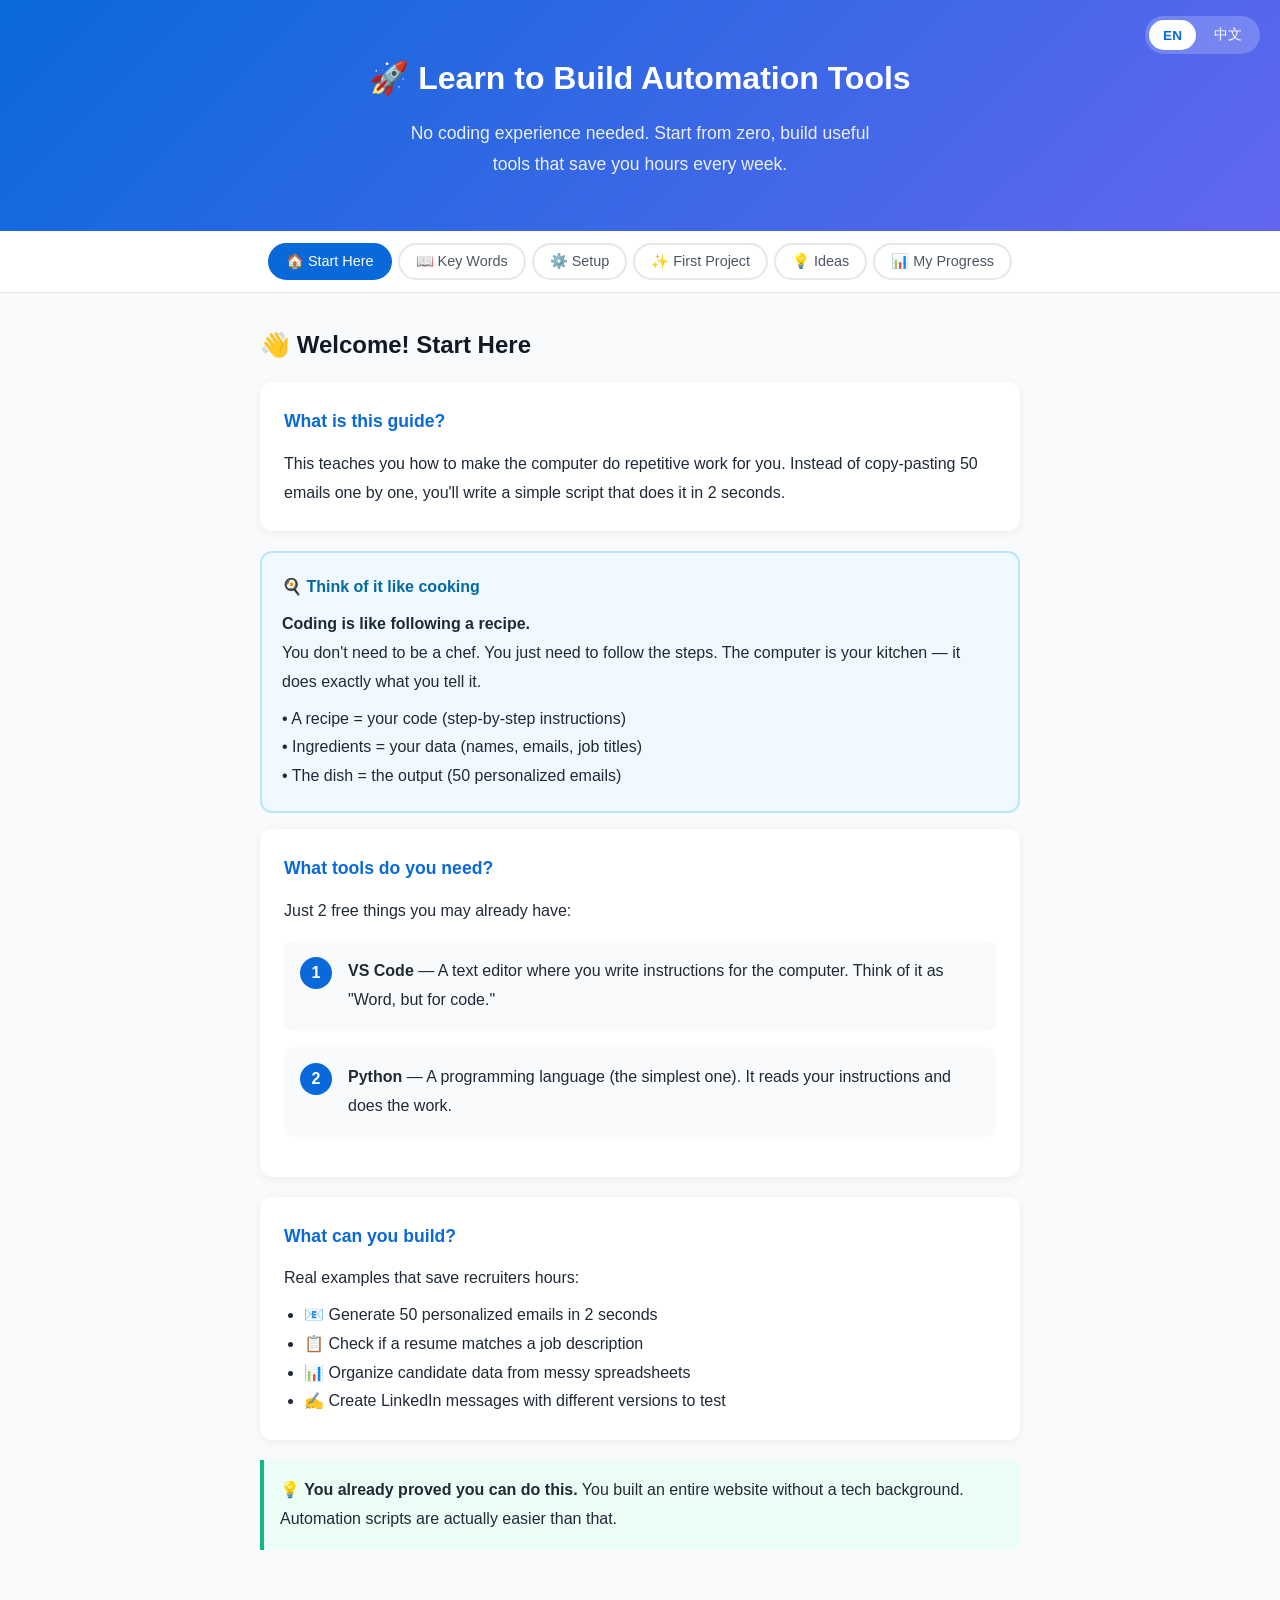
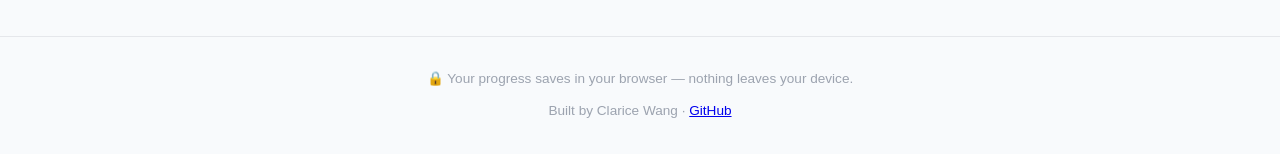
==== commit 589ba5a7: "Fix GitHub Pages: remove old markdown, add .nojekyll Co-authored-by: Copilot <223556219+Copilot@user" ====
--- a/index.html
+++ b/index.html
@@ -8,13 +8,17 @@
         * { box-sizing: border-box; margin: 0; padding: 0; }
         body { font-family: -apple-system, BlinkMacSystemFont, 'Segoe UI', sans-serif; line-height: 1.8; color: #1f2937; background: #f8fafc; }
         
-        .header { background: linear-gradient(135deg, #0969da 0%, #6366f1 100%); color: white; padding: 50px 20px; text-align: center; }
+        .header { background: linear-gradient(135deg, #0969da 0%, #6366f1 100%); color: white; padding: 50px 20px; text-align: center; position: relative; }
         .header h1 { font-size: 2rem; margin-bottom: 10px; }
         .header p { opacity: 0.9; font-size: 1.1rem; max-width: 500px; margin: 0 auto; }
         
-        .nav { background: white; border-bottom: 1px solid #e5e7eb; padding: 12px 20px; position: sticky; top: 0; z-index: 100; overflow-x: auto; white-space: nowrap; }
+        .lang-switch { position: absolute; top: 16px; right: 20px; display: flex; gap: 4px; background: rgba(255,255,255,0.2); border-radius: 20px; padding: 4px; }
+        .lang-btn { border: none; padding: 6px 14px; border-radius: 16px; cursor: pointer; font-size: 0.85rem; background: transparent; color: white; transition: all 0.2s; }
+        .lang-btn.active { background: white; color: #0969da; font-weight: 600; }
+        
+        .nav { background: white; border-bottom: 1px solid #e5e7eb; padding: 12px 20px; position: sticky; top: 0; z-index: 100; overflow-x: auto; }
         .nav-inner { max-width: 800px; margin: 0 auto; display: flex; gap: 6px; flex-wrap: wrap; justify-content: center; }
-        .nav button { background: none; border: 2px solid #e5e7eb; padding: 8px 16px; border-radius: 20px; cursor: pointer; font-size: 0.9rem; color: #4b5563; transition: all 0.2s; }
+        .nav button { background: none; border: 2px solid #e5e7eb; padding: 8px 16px; border-radius: 20px; cursor: pointer; font-size: 0.9rem; color: #4b5563; transition: all 0.2s; white-space: nowrap; }
         .nav button:hover { border-color: #0969da; color: #0969da; }
         .nav button.active { background: #0969da; color: white; border-color: #0969da; }
         
@@ -66,24 +70,30 @@
             .header h1 { font-size: 1.5rem; }
             .nav-inner { justify-content: flex-start; flex-wrap: nowrap; }
             .step { flex-direction: column; gap: 8px; }
+            .lang-switch { position: static; margin-top: 12px; justify-content: center; }
+            .header { padding-bottom: 20px; }
         }
     </style>
 </head>
 <body>
 
 <div class="header">
-    <h1>🚀 Learn to Build Automation Tools</h1>
-    <p>No coding experience needed. Start from zero, build useful tools that save you hours every week.</p>
+    <div class="lang-switch">
+        <button class="lang-btn active" onclick="switchLang('en')">EN</button>
+        <button class="lang-btn" onclick="switchLang('zh')">中文</button>
+    </div>
+    <h1 data-en="🚀 Learn to Build Automation Tools" data-zh="🚀 學習打造自動化工具"></h1>
+    <p data-en="No coding experience needed. Start from zero, build useful tools that save you hours every week." data-zh="不需要任何程式經驗。從零開始，打造每週幫你省下數小時的實用工具。"></p>
 </div>
 
 <div class="nav">
     <div class="nav-inner">
-        <button class="active" onclick="showSection('start')">🏠 Start Here</button>
-        <button onclick="showSection('vocab')">📖 Key Words</button>
-        <button onclick="showSection('setup')">⚙️ Setup</button>
-        <button onclick="showSection('first')">✨ First Project</button>
-        <button onclick="showSection('ideas')">💡 Ideas</button>
-        <button onclick="showSection('progress')">📊 My Progress</button>
+        <button class="active" onclick="showSection('start')" data-en="🏠 Start Here" data-zh="🏠 從這開始"></button>
+        <button onclick="showSection('vocab')" data-en="📖 Key Words" data-zh="📖 關鍵字"></button>
+        <button onclick="showSection('setup')" data-en="⚙️ Setup" data-zh="⚙️ 安裝設定"></button>
+        <button onclick="showSection('first')" data-en="✨ First Project" data-zh="✨ 第一個專案"></button>
+        <button onclick="showSection('ideas')" data-en="💡 Ideas" data-zh="💡 點子"></button>
+        <button onclick="showSection('progress')" data-en="📊 My Progress" data-zh="📊 我的進度"></button>
     </div>
 </div>
 
@@ -91,230 +101,233 @@
 
     <!-- START HERE -->
     <div id="start" class="section active">
-        <h2>👋 Welcome! Start Here</h2>
-        
-        <div class="card">
-            <h3>What is this guide?</h3>
-            <p>This teaches you how to make the computer do repetitive work for you. Instead of copy-pasting 50 emails one by one, you'll write a simple script that does it in 2 seconds.</p>
+        <h2 data-en="👋 Welcome! Start Here" data-zh="👋 歡迎！從這裡開始"></h2>
+        
+        <div class="card">
+            <h3 data-en="What is this guide?" data-zh="這個指南是什麼？"></h3>
+            <p data-en="This teaches you how to make the computer do repetitive work for you. Instead of copy-pasting 50 emails one by one, you'll write a simple script that does it in 2 seconds." data-zh="這個指南教你如何讓電腦替你做重複的工作。不用一封一封複製貼上 50 封信，你只要寫一個簡單的腳本，2 秒鐘全部搞定。"></p>
         </div>
 
         <div class="analogy">
-            <h4>🍳 Think of it like cooking</h4>
-            <p><strong>Coding is like following a recipe.</strong></p>
-            <p>You don't need to be a chef. You just need to follow the steps. The computer is your kitchen — it does exactly what you tell it.</p>
-            <p style="margin-top: 8px;">• A <strong>recipe</strong> = your code (step-by-step instructions)<br>
-            • <strong>Ingredients</strong> = your data (names, emails, job titles)<br>
-            • <strong>The dish</strong> = the output (50 personalized emails)</p>
-        </div>
-
-        <div class="card">
-            <h3>What tools do you need?</h3>
-            <p>Just 2 free things you may already have:</p>
+            <h4 data-en="🍳 Think of it like cooking" data-zh="🍳 把它想像成做菜"></h4>
+            <p><strong data-en="Coding is like following a recipe." data-zh="寫程式就像照著食譜做菜。"></strong></p>
+            <p data-en="You don't need to be a chef. You just need to follow the steps. The computer is your kitchen — it does exactly what you tell it." data-zh="你不需要是大廚。只要照著步驟做就好。電腦就是你的廚房 — 你叫它做什麼，它就做什麼。"></p>
+            <p style="margin-top: 8px;">
+                <span data-en="• A recipe = your code (step-by-step instructions)" data-zh="• 食譜 = 你的程式碼（一步一步的指令）"></span><br>
+                <span data-en="• Ingredients = your data (names, emails, job titles)" data-zh="• 食材 = 你的資料（姓名、信箱、職稱）"></span><br>
+                <span data-en="• The dish = the output (50 personalized emails)" data-zh="• 成品 = 輸出結果（50 封客製化信件）"></span>
+            </p>
+        </div>
+
+        <div class="card">
+            <h3 data-en="What tools do you need?" data-zh="你需要什麼工具？"></h3>
+            <p data-en="Just 2 free things you may already have:" data-zh="只需要 2 個免費工具（你可能已經有了）："></p>
             <div class="step">
                 <div class="step-num">1</div>
                 <div class="step-content">
-                    <p><strong>VS Code</strong> — A text editor where you write instructions for the computer. Think of it as "Word, but for code."</p>
+                    <p><strong>VS Code</strong> — <span data-en="A text editor where you write instructions for the computer. Think of it as &quot;Word, but for code.&quot;" data-zh="一個文字編輯器，用來寫指令給電腦。把它想成「寫程式用的 Word」。"></span></p>
                 </div>
             </div>
             <div class="step">
                 <div class="step-num">2</div>
                 <div class="step-content">
-                    <p><strong>Python</strong> — A programming language (the simplest one). It reads your instructions and does the work.</p>
+                    <p><strong>Python</strong> — <span data-en="A programming language (the simplest one). It reads your instructions and does the work." data-zh="一種程式語言（最簡單的那種）。它讀取你的指令然後執行工作。"></span></p>
                 </div>
             </div>
         </div>
 
         <div class="card">
-            <h3>What can you build?</h3>
-            <p>Real examples that save recruiters hours:</p>
+            <h3 data-en="What can you build?" data-zh="你可以做出什麼？"></h3>
+            <p data-en="Real examples that save recruiters hours:" data-zh="能幫招募人員省下大把時間的真實案例："></p>
             <ul style="padding-left: 20px; margin-top: 8px;">
-                <li>📧 Generate 50 personalized emails in 2 seconds</li>
-                <li>📋 Check if a resume matches a job description</li>
-                <li>📊 Organize candidate data from messy spreadsheets</li>
-                <li>✍️ Create LinkedIn messages with different versions to test</li>
+                <li data-en="📧 Generate 50 personalized emails in 2 seconds" data-zh="📧 2 秒鐘產生 50 封客製化信件"></li>
+                <li data-en="📋 Check if a resume matches a job description" data-zh="📋 檢查履歷是否符合職位描述"></li>
+                <li data-en="📊 Organize candidate data from messy spreadsheets" data-zh="📊 整理散亂的候選人資料表"></li>
+                <li data-en="✍️ Create LinkedIn messages with different versions to test" data-zh="✍️ 產生不同版本的 LinkedIn 訊息來做 A/B 測試"></li>
             </ul>
         </div>
 
         <div class="tip">
-            <strong>💡 You already proved you can do this.</strong> You built an entire website without a tech background. Automation scripts are actually easier than that.
+            <strong data-en="💡 You already proved you can do this." data-zh="💡 你已經證明你做得到。"></strong>
+            <span data-en=" You built an entire website without a tech background. Automation scripts are actually easier than that." data-zh=" 你在沒有技術背景的情況下建了一整個網站。自動化腳本其實比那個還簡單。"></span>
         </div>
     </div>
 
     <!-- VOCABULARY -->
     <div id="vocab" class="section">
-        <h2>📖 Key Words (Plain English)</h2>
-        <p style="margin-bottom: 16px; color: #6b7280;">Don't memorize these. Just come back here when you see a word you don't know.</p>
-
-        <div class="card">
-            <h3>The Basics</h3>
+        <h2 data-en="📖 Key Words (Plain English)" data-zh="📖 關鍵字（白話解釋）"></h2>
+        <p style="margin-bottom: 16px; color: #6b7280;" data-en="Don't memorize these. Just come back here when you see a word you don't know." data-zh="不用背。看到不懂的字再回來查就好。"></p>
+
+        <div class="card">
+            <h3 data-en="The Basics" data-zh="基礎概念"></h3>
             <dl class="vocab">
-                <dt>Code</dt>
-                <dd>Instructions you write for the computer. Like a recipe — step 1, step 2, step 3.</dd>
-                
-                <dt>Script</dt>
-                <dd>A file containing code. You press "Run" and it does the work.</dd>
-                
-                <dt>VS Code</dt>
-                <dd>The app where you write your scripts. Like Microsoft Word, but for code.</dd>
-                
-                <dt>Terminal</dt>
-                <dd>A text-only chat with your computer. You type commands, it replies. Lives inside VS Code.</dd>
-                
-                <dt>Python</dt>
-                <dd>A programming language. The simplest one to learn. Your scripts will be in Python.</dd>
-                
-                <dt>Variable</dt>
-                <dd>A container that holds information. Like a name tag — <span class="inline-code">name = "Sarah"</span> stores "Sarah" so you can use it later.</dd>
-                
-                <dt>String</dt>
-                <dd>Text in code. Always wrapped in quotes: <span class="inline-code">"Hello World"</span></dd>
-                
-                <dt>Function</dt>
-                <dd>A reusable set of instructions. Like a saved email template — define it once, use it many times.</dd>
-                
-                <dt>Loop</dt>
-                <dd>Repeat something. "For each candidate in my list, send an email." That's a loop.</dd>
-                
-                <dt>CSV file</dt>
-                <dd>A spreadsheet saved as plain text. Excel can save files as .csv. Python loves reading these.</dd>
+                <dt>Code（程式碼）</dt>
+                <dd data-en="Instructions you write for the computer. Like a recipe — step 1, step 2, step 3." data-zh="你寫給電腦的指令。就像食譜 — 步驟一、步驟二、步驟三。"></dd>
+                
+                <dt>Script（腳本）</dt>
+                <dd data-en="A file containing code. You press &quot;Run&quot; and it does the work." data-zh="一個包含程式碼的檔案。按下「執行」它就會幫你做事。"></dd>
+                
+                <dt>VS Code（編輯器）</dt>
+                <dd data-en="The app where you write your scripts. Like Microsoft Word, but for code." data-zh="你寫腳本的應用程式。就像 Word，但是是給程式碼用的。"></dd>
+                
+                <dt>Terminal（終端機）</dt>
+                <dd data-en="A text-only chat with your computer. You type commands, it replies. Lives inside VS Code." data-zh="用文字跟電腦對話。你打指令，它回應。住在 VS Code 裡面。"></dd>
+                
+                <dt>Python（程式語言）</dt>
+                <dd data-en="A programming language. The simplest one to learn. Your scripts will be in Python." data-zh="一種程式語言。最容易學的那種。你的腳本會用 Python 寫。"></dd>
+                
+                <dt>Variable（變數）</dt>
+                <dd data-en="A container that holds information. Like a name tag — name = &quot;Sarah&quot; stores &quot;Sarah&quot; so you can use it later." data-zh="一個存放資料的容器。像名牌一樣 — name = &quot;Sarah&quot; 把「Sarah」存起來以後用。"></dd>
+                
+                <dt>String（字串）</dt>
+                <dd data-en="Text in code. Always wrapped in quotes: &quot;Hello World&quot;" data-zh="程式碼裡的文字。永遠用引號包起來：&quot;Hello World&quot;"></dd>
+                
+                <dt>Function（函式）</dt>
+                <dd data-en="A reusable set of instructions. Like a saved email template — define it once, use it many times." data-zh="一組可以重複使用的指令。就像儲存的信件範本 — 定義一次，用很多次。"></dd>
+                
+                <dt>Loop（迴圈）</dt>
+                <dd data-en="Repeat something. &quot;For each candidate in my list, send an email.&quot; That's a loop." data-zh="重複做某件事。「對名單裡的每個候選人，寄一封信。」這就是迴圈。"></dd>
+                
+                <dt>CSV file（CSV 檔）</dt>
+                <dd data-en="A spreadsheet saved as plain text. Excel can save files as .csv. Python loves reading these." data-zh="存成純文字的試算表。Excel 可以存成 .csv。Python 最愛讀這種檔案。"></dd>
             </dl>
         </div>
 
         <div class="card">
-            <h3>Tools & Actions</h3>
+            <h3 data-en="Tools & Actions" data-zh="工具與操作"></h3>
             <dl class="vocab">
-                <dt>Git</dt>
-                <dd>A "save game" system for your code. It remembers every version so you can undo mistakes.</dd>
-                
-                <dt>GitHub</dt>
-                <dd>A website that stores your code online. Like Google Drive but for code projects.</dd>
-                
-                <dt>Copilot</dt>
-                <dd>AI that writes code for you. You describe what you want in English, it writes the code. You already have it!</dd>
-                
-                <dt>Package / Library</dt>
-                <dd>Code someone else already wrote that you can use for free. Like pre-made ingredients.</dd>
-                
-                <dt>pip install</dt>
-                <dd>The command to download a package. Like "Add to cart" for free code tools.</dd>
-                
-                <dt>Run / Execute</dt>
-                <dd>Tell the computer to follow your instructions now.</dd>
-                
-                <dt>Bug</dt>
-                <dd>A mistake in your code. Everyone gets them. Google the error message to fix it.</dd>
-                
-                <dt>Debug</dt>
-                <dd>Finding and fixing the bug. Detective work!</dd>
+                <dt>Git（版本控制）</dt>
+                <dd data-en="A &quot;save game&quot; system for your code. It remembers every version so you can undo mistakes." data-zh="程式碼的「遊戲存檔」系統。它記住每個版本，讓你可以復原錯誤。"></dd>
+                
+                <dt>GitHub（程式碼雲端）</dt>
+                <dd data-en="A website that stores your code online. Like Google Drive but for code projects." data-zh="一個把程式碼存在網路上的網站。就像 Google Drive，但是給程式專案用的。"></dd>
+                
+                <dt>Copilot（AI 助手）</dt>
+                <dd data-en="AI that writes code for you. You describe what you want in English, it writes the code. You already have it!" data-zh="幫你寫程式的 AI。你用文字描述你要什麼，它就寫出程式碼。你已經有了！"></dd>
+                
+                <dt>Package / Library（套件）</dt>
+                <dd data-en="Code someone else already wrote that you can use for free. Like pre-made ingredients." data-zh="別人已經寫好的程式碼，你可以免費使用。就像現成的食材。"></dd>
+                
+                <dt>pip install（安裝指令）</dt>
+                <dd data-en="The command to download a package. Like &quot;Add to cart&quot; for free code tools." data-zh="下載套件的指令。就像免費程式工具的「加入購物車」。"></dd>
+                
+                <dt>Bug（程式錯誤）</dt>
+                <dd data-en="A mistake in your code. Everyone gets them. Google the error message to fix it." data-zh="程式碼裡的錯誤。每個人都會遇到。把錯誤訊息拿去 Google 就能修好。"></dd>
             </dl>
         </div>
 
         <div class="analogy">
-            <h4>🏢 Office Analogy</h4>
-            <p><strong>VS Code</strong> = your desk<br>
-            <strong>Terminal</strong> = talking to your assistant<br>
-            <strong>Python</strong> = your assistant who does the work<br>
-            <strong>Script</strong> = the task list you give your assistant<br>
-            <strong>Git</strong> = filing cabinet (saves everything)<br>
-            <strong>Copilot</strong> = a colleague who helps you write the task list</p>
+            <h4 data-en="🏢 Office Analogy" data-zh="🏢 辦公室比喻"></h4>
+            <p>
+                <span data-en="VS Code = your desk" data-zh="VS Code = 你的辦公桌"></span><br>
+                <span data-en="Terminal = talking to your assistant" data-zh="Terminal = 跟你的助理對話"></span><br>
+                <span data-en="Python = your assistant who does the work" data-zh="Python = 幫你做事的助理"></span><br>
+                <span data-en="Script = the task list you give your assistant" data-zh="Script = 你給助理的任務清單"></span><br>
+                <span data-en="Git = filing cabinet (saves everything)" data-zh="Git = 檔案櫃（保存所有東西）"></span><br>
+                <span data-en="Copilot = a colleague who helps you write the task list" data-zh="Copilot = 幫你寫任務清單的同事"></span>
+            </p>
         </div>
     </div>
 
     <!-- SETUP -->
     <div id="setup" class="section">
-        <h2>⚙️ One-Time Setup</h2>
-        <p style="margin-bottom: 16px; color: #6b7280;">Do these steps once. Then you're ready to build forever.</p>
-
-        <div class="card">
-            <h3>Step 1: Install VS Code</h3>
-            <p>You probably already have this! If not:</p>
+        <h2 data-en="⚙️ One-Time Setup" data-zh="⚙️ 一次性安裝設定"></h2>
+        <p style="margin-bottom: 16px; color: #6b7280;" data-en="Do these steps once. Then you're ready to build forever." data-zh="這些步驟只需要做一次。之後就可以一直開發了。"></p>
+
+        <div class="card">
+            <h3 data-en="Step 1: Install VS Code" data-zh="步驟一：安裝 VS Code"></h3>
+            <p data-en="You probably already have this! If not:" data-zh="你可能已經有了！如果沒有："></p>
             <div class="step">
                 <div class="step-num">→</div>
                 <div class="step-content">
-                    <p>Go to <a href="https://code.visualstudio.com" target="_blank">code.visualstudio.com</a> → Download → Install (click Next until done)</p>
+                    <p><span data-en="Go to " data-zh="前往 "></span><a href="https://code.visualstudio.com" target="_blank">code.visualstudio.com</a><span data-en=" → Download → Install (click Next until done)" data-zh=" → 下載 → 安裝（一直按「下一步」就好）"></span></p>
                 </div>
             </div>
         </div>
 
         <div class="card">
-            <h3>Step 2: Install Python</h3>
+            <h3 data-en="Step 2: Install Python" data-zh="步驟二：安裝 Python"></h3>
             <div class="step">
                 <div class="step-num">→</div>
                 <div class="step-content">
-                    <p>Go to <a href="https://www.python.org/downloads/" target="_blank">python.org/downloads</a> → Download → Install</p>
+                    <p><span data-en="Go to " data-zh="前往 "></span><a href="https://www.python.org/downloads/" target="_blank">python.org/downloads</a><span data-en=" → Download → Install" data-zh=" → 下載 → 安裝"></span></p>
                 </div>
             </div>
             <div class="explain">
-                <strong>⚠️ Important:</strong> During install, check the box that says "Add Python to PATH". This lets your computer find Python when you need it.
-            </div>
-        </div>
-
-        <div class="card">
-            <h3>Step 3: Check it works</h3>
-            <p>Open VS Code, then open the Terminal:</p>
+                <strong data-en="⚠️ Important:" data-zh="⚠️ 重要："></strong>
+                <span data-en=" During install, check the box that says &quot;Add Python to PATH&quot;. This lets your computer find Python when you need it." data-zh=" 安裝時，記得勾選「Add Python to PATH」。這讓你的電腦在需要時找得到 Python。"></span>
+            </div>
+        </div>
+
+        <div class="card">
+            <h3 data-en="Step 3: Check it works" data-zh="步驟三：確認安裝成功"></h3>
+            <p data-en="Open VS Code, then open the Terminal:" data-zh="打開 VS Code，然後打開終端機："></p>
             <div class="step">
                 <div class="step-num">→</div>
                 <div class="step-content">
-                    <p>Press <span class="inline-code">Ctrl + `</span> (the key above Tab)</p>
+                    <p data-en="Press Ctrl + ` (the key above Tab)" data-zh="按 Ctrl + `（Tab 鍵上方那個鍵）"></p>
                 </div>
             </div>
-            <p>Type this and press Enter:</p>
+            <p data-en="Type this and press Enter:" data-zh="輸入以下指令然後按 Enter："></p>
             <pre>python --version</pre>
-            <p>If you see something like <span class="inline-code">Python 3.12.0</span> — you're ready! 🎉</p>
+            <p data-en="If you see something like Python 3.12.0 — you're ready! 🎉" data-zh="如果你看到類似 Python 3.12.0 — 就代表成功了！🎉"></p>
             
             <div class="explain">
-                <strong>❓ Got an error?</strong> Close VS Code completely, reopen it, and try again. If still broken, restart your computer (Python needs a restart to be found).
-            </div>
-        </div>
-
-        <div class="card">
-            <h3>Step 4: Make VS Code comfortable</h3>
-            <p>Press <span class="inline-code">Ctrl + ,</span> (comma) to open Settings, then change:</p>
+                <strong data-en="❓ Got an error?" data-zh="❓ 出現錯誤？"></strong>
+                <span data-en=" Close VS Code completely, reopen it, and try again. If still broken, restart your computer (Python needs a restart to be found)." data-zh=" 完全關閉 VS Code，重新打開再試一次。如果還是不行，重開機（Python 需要重開機才能被找到）。"></span>
+            </div>
+        </div>
+
+        <div class="card">
+            <h3 data-en="Step 4: Make VS Code comfortable" data-zh="步驟四：讓 VS Code 更好用"></h3>
+            <p><span data-en="Press Ctrl + , (comma) to open Settings, then change:" data-zh="按 Ctrl + ,（逗號）打開設定，然後修改："></span></p>
             <ul style="padding-left: 20px; margin-top: 8px;">
-                <li><strong>Font Size:</strong> Set to 16 (easier to read)</li>
-                <li><strong>Auto Save:</strong> Set to "afterDelay" (never lose work)</li>
-                <li><strong>Word Wrap:</strong> Set to "on" (no sideways scrolling)</li>
+                <li><strong>Font Size:</strong> <span data-en="Set to 16 (easier to read)" data-zh="設成 16（比較容易閱讀）"></span></li>
+                <li><strong>Auto Save:</strong> <span data-en="Set to &quot;afterDelay&quot; (never lose work)" data-zh="設成「afterDelay」（永遠不會遺失工作）"></span></li>
+                <li><strong>Word Wrap:</strong> <span data-en="Set to &quot;on&quot; (no sideways scrolling)" data-zh="設成「on」（不用左右捲動）"></span></li>
             </ul>
         </div>
 
         <div class="tip">
-            <strong>✅ That's it!</strong> You only do this once. Now you're ready to build things.
+            <strong data-en="✅ That's it!" data-zh="✅ 完成了！"></strong>
+            <span data-en=" You only do this once. Now you're ready to build things." data-zh=" 這些只需要做一次。現在你可以開始做東西了。"></span>
         </div>
     </div>
 
     <!-- FIRST PROJECT -->
     <div id="first" class="section">
-        <h2>✨ Your First Project: Email Generator</h2>
-        <p style="margin-bottom: 16px; color: #6b7280;">In 10 minutes, you'll build a tool that writes 50 personalized emails instantly.</p>
+        <h2 data-en="✨ Your First Project: Email Generator" data-zh="✨ 你的第一個專案：信件產生器"></h2>
+        <p style="margin-bottom: 16px; color: #6b7280;" data-en="In 10 minutes, you'll build a tool that writes 50 personalized emails instantly." data-zh="10 分鐘內，你就能做出一個即時產生 50 封客製化信件的工具。"></p>
 
         <div class="analogy">
-            <h4>📬 What we're building</h4>
-            <p><strong>The problem:</strong> You have 50 candidates. You need to send each one a personalized email. Doing it manually = 2 hours of copy-paste.</p>
-            <p style="margin-top: 8px;"><strong>The solution:</strong> Write a template once + give it a list of names → it generates all 50 emails in 2 seconds.</p>
-        </div>
-
-        <div class="card">
-            <h3>Step 1: Create a new file</h3>
+            <h4 data-en="📬 What we're building" data-zh="📬 我們要做什麼"></h4>
+            <p><strong data-en="The problem:" data-zh="問題："></strong> <span data-en="You have 50 candidates. You need to send each one a personalized email. Doing it manually = 2 hours of copy-paste." data-zh="你有 50 個候選人。每個人都要寄一封客製化信件。手動做 = 2 小時的複製貼上。"></span></p>
+            <p style="margin-top: 8px;"><strong data-en="The solution:" data-zh="解決方案："></strong> <span data-en="Write a template once + give it a list of names → it generates all 50 emails in 2 seconds." data-zh="寫一次範本 + 給它一份名單 → 2 秒鐘產生全部 50 封信。"></span></p>
+        </div>
+
+        <div class="card">
+            <h3 data-en="Step 1: Create a new file" data-zh="步驟一：建立新檔案"></h3>
             <div class="step">
                 <div class="step-num">1</div>
-                <div class="step-content"><p>Open VS Code</p></div>
+                <div class="step-content"><p data-en="Open VS Code" data-zh="打開 VS Code"></p></div>
             </div>
             <div class="step">
                 <div class="step-num">2</div>
-                <div class="step-content"><p>Press <span class="inline-code">Ctrl + N</span> (new file)</p></div>
+                <div class="step-content"><p data-en="Press Ctrl + N (new file)" data-zh="按 Ctrl + N（新檔案）"></p></div>
             </div>
             <div class="step">
                 <div class="step-num">3</div>
-                <div class="step-content"><p>Press <span class="inline-code">Ctrl + S</span> to save it. Name it: <span class="inline-code">email-generator.py</span></p></div>
+                <div class="step-content"><p><span data-en="Press Ctrl + S to save it. Name it: " data-zh="按 Ctrl + S 存檔。取名為："></span><span class="inline-code">email-generator.py</span></p></div>
             </div>
             <div class="explain">
-                <strong>Why .py?</strong> The <span class="inline-code">.py</span> at the end tells the computer "this is a Python file." Just like .docx means Word document.
-            </div>
-        </div>
-
-        <div class="card">
-            <h3>Step 2: Write the code</h3>
-            <p>Copy and paste this into your file:</p>
+                <strong data-en="Why .py?" data-zh="為什麼是 .py？"></strong>
+                <span data-en=" The .py at the end tells the computer &quot;this is a Python file.&quot; Just like .docx means Word document." data-zh=" 結尾的 .py 告訴電腦「這是 Python 檔案」。就像 .docx 代表 Word 文件一樣。"></span>
+            </div>
+        </div>
+
+        <div class="card">
+            <h3 data-en="Step 2: Write the code" data-zh="步驟二：寫程式碼"></h3>
+            <p data-en="Copy and paste this into your file:" data-zh="把下面的內容複製貼上到你的檔案裡："></p>
             <pre># This is my email generator!
 # Lines starting with # are notes (computer ignores them)
 
@@ -350,170 +363,172 @@
         </div>
 
         <div class="card">
-            <h3>Step 3: Run it!</h3>
+            <h3 data-en="Step 3: Run it!" data-zh="步驟三：執行！"></h3>
             <div class="step">
                 <div class="step-num">→</div>
                 <div class="step-content">
-                    <p>Open Terminal: <span class="inline-code">Ctrl + `</span></p>
+                    <p><span data-en="Open Terminal: " data-zh="打開終端機："></span><span class="inline-code">Ctrl + `</span></p>
                 </div>
             </div>
             <div class="step">
                 <div class="step-num">→</div>
                 <div class="step-content">
-                    <p>Type this and press Enter:</p>
+                    <p data-en="Type this and press Enter:" data-zh="輸入以下指令然後按 Enter："></p>
                 </div>
             </div>
             <pre>python email-generator.py</pre>
-            <p style="margin-top: 12px; font-size: 1.1rem;">🎉 <strong>You just automated email generation!</strong></p>
-        </div>
-
-        <div class="card">
-            <h3>Step 4: Make it yours</h3>
-            <p>Now customize it! Try changing:</p>
+            <p style="margin-top: 12px; font-size: 1.1rem;">🎉 <strong data-en="You just automated email generation!" data-zh="你剛剛自動化了信件產生！"></strong></p>
+        </div>
+
+        <div class="card">
+            <h3 data-en="Step 4: Make it yours" data-zh="步驟四：改成你自己的"></h3>
+            <p data-en="Now customize it! Try changing:" data-zh="現在來客製化！試試看："></p>
             <ul style="padding-left: 20px; margin-top: 8px;">
-                <li>Add more candidates to the list</li>
-                <li>Change the email template text</li>
-                <li>Add more fields like <span class="inline-code">"company": "Google"</span></li>
+                <li data-en="Add more candidates to the list" data-zh="在名單裡加入更多候選人"></li>
+                <li data-en="Change the email template text" data-zh="修改信件範本的文字"></li>
+                <li data-en="Add more fields like &quot;company&quot;: &quot;Google&quot;" data-zh="加入更多欄位，例如 &quot;company&quot;: &quot;Google&quot;"></li>
             </ul>
             
             <div class="tip" style="margin-top: 16px;">
-                <strong>💡 How Copilot helps:</strong> In VS Code, type a comment like <span class="inline-code"># add the candidate's company to the email</span> and Copilot will suggest the code change for you!
-            </div>
-        </div>
-
-        <div class="card">
-            <h3>What just happened? (Plain English)</h3>
+                <strong data-en="💡 How Copilot helps:" data-zh="💡 Copilot 怎麼幫你："></strong>
+                <span data-en=" In VS Code, type a comment like # add the candidate's company to the email and Copilot will suggest the code change for you!" data-zh=" 在 VS Code 裡，打一行註解例如 # add the candidate's company to the email，Copilot 就會幫你建議程式碼！"></span>
+            </div>
+        </div>
+
+        <div class="card">
+            <h3 data-en="What just happened? (Plain English)" data-zh="剛剛發生了什麼？（白話解釋）"></h3>
             <dl class="vocab">
                 <dt>candidates = [...]</dt>
-                <dd>You made a list of people. Each person has a name and role.</dd>
-                
-                <dt>template = """..."""</dt>
-                <dd>You wrote an email template. {name} and {role} are blanks that get filled in.</dd>
+                <dd data-en="You made a list of people. Each person has a name and role." data-zh="你建了一份人員清單。每個人有名字和職位。"></dd>
+                
+                <dt>template = &quot;&quot;&quot;...&quot;&quot;&quot;</dt>
+                <dd data-en="You wrote an email template. {name} and {role} are blanks that get filled in." data-zh="你寫了一個信件範本。{name} 和 {role} 是會被填入的空格。"></dd>
                 
                 <dt>for person in candidates:</dt>
-                <dd>"For each person in my list, do the following..."</dd>
+                <dd data-en="&quot;For each person in my list, do the following...&quot;" data-zh="「對名單裡的每個人，執行以下動作...」"></dd>
                 
                 <dt>template.format(...)</dt>
-                <dd>Fill in the blanks with this person's actual info.</dd>
+                <dd data-en="Fill in the blanks with this person's actual info." data-zh="用這個人的實際資料填入空格。"></dd>
                 
                 <dt>print(email)</dt>
-                <dd>Show the result on screen.</dd>
+                <dd data-en="Show the result on screen." data-zh="把結果顯示在螢幕上。"></dd>
             </dl>
         </div>
 
         <div class="try-box">
-            <h4>🎯 Challenge: Read from a spreadsheet</h4>
-            <p>Once you're comfortable, try this next level: save your candidates in an Excel/CSV file and have Python read from it. Ask Copilot: <em>"read candidates from a CSV file and generate emails"</em> — it will write the code for you!</p>
+            <h4 data-en="🎯 Challenge: Read from a spreadsheet" data-zh="🎯 挑戰：從試算表讀取資料"></h4>
+            <p data-en="Once you're comfortable, try this next level: save your candidates in an Excel/CSV file and have Python read from it. Ask Copilot: &quot;read candidates from a CSV file and generate emails&quot; — it will write the code for you!" data-zh="等你熟悉之後，試試下一個等級：把候選人存在 Excel/CSV 檔案裡，讓 Python 讀取。問 Copilot：「read candidates from a CSV file and generate emails」 — 它會幫你寫程式碼！"></p>
         </div>
     </div>
 
     <!-- IDEAS -->
     <div id="ideas" class="section">
-        <h2>💡 What Else Can You Build?</h2>
-        <p style="margin-bottom: 16px; color: #6b7280;">Start with green. Move to yellow when green feels easy.</p>
-
-        <div class="card">
-            <h3>🟢 Easy — Start with these</h3>
+        <h2 data-en="💡 What Else Can You Build?" data-zh="💡 你還能做什麼？"></h2>
+        <p style="margin-bottom: 16px; color: #6b7280;" data-en="Start with green. Move to yellow when green feels easy." data-zh="從綠色開始。綠色覺得簡單了就進入黃色。"></p>
+
+        <div class="card">
+            <h3 data-en="🟢 Easy — Start with these" data-zh="🟢 簡單 — 從這些開始"></h3>
             <table style="width: 100%; border-collapse: collapse;">
                 <tr style="border-bottom: 1px solid #e5e7eb;">
-                    <td style="padding: 12px;"><strong>Email Generator</strong><br><span style="color:#6b7280; font-size:0.85rem;">You just built this! ✅</span></td>
-                    <td style="padding: 12px; color: #10b981; font-weight: 600;">Saves 2 hrs/week</td>
+                    <td style="padding: 12px;"><strong data-en="Email Generator" data-zh="信件產生器"></strong><br><span style="color:#6b7280; font-size:0.85rem;" data-en="You just built this! ✅" data-zh="你剛剛做好了！✅"></span></td>
+                    <td style="padding: 12px; color: #10b981; font-weight: 600;" data-en="Saves 2 hrs/week" data-zh="每週省 2 小時"></td>
                 </tr>
                 <tr style="border-bottom: 1px solid #e5e7eb;">
-                    <td style="padding: 12px;"><strong>LinkedIn Message Variants</strong><br><span style="color:#6b7280; font-size:0.85rem;">Generate 5 versions of same message for A/B testing</span></td>
-                    <td style="padding: 12px; color: #10b981; font-weight: 600;">Saves 1 hr/week</td>
+                    <td style="padding: 12px;"><strong data-en="LinkedIn Message Variants" data-zh="LinkedIn 訊息變體"></strong><br><span style="color:#6b7280; font-size:0.85rem;" data-en="Generate 5 versions of same message for A/B testing" data-zh="產生同一訊息的 5 個版本做 A/B 測試"></span></td>
+                    <td style="padding: 12px; color: #10b981; font-weight: 600;" data-en="Saves 1 hr/week" data-zh="每週省 1 小時"></td>
                 </tr>
                 <tr style="border-bottom: 1px solid #e5e7eb;">
-                    <td style="padding: 12px;"><strong>JD Cleaner</strong><br><span style="color:#6b7280; font-size:0.85rem;">Fix formatting, remove jargon, standardize job descriptions</span></td>
-                    <td style="padding: 12px; color: #10b981; font-weight: 600;">Saves 30 min/JD</td>
+                    <td style="padding: 12px;"><strong data-en="JD Cleaner" data-zh="JD 清理器"></strong><br><span style="color:#6b7280; font-size:0.85rem;" data-en="Fix formatting, remove jargon, standardize job descriptions" data-zh="修正格式、移除術語、標準化職位描述"></span></td>
+                    <td style="padding: 12px; color: #10b981; font-weight: 600;" data-en="Saves 30 min/JD" data-zh="每份 JD 省 30 分鐘"></td>
                 </tr>
                 <tr>
-                    <td style="padding: 12px;"><strong>Interview Reminder Maker</strong><br><span style="color:#6b7280; font-size:0.85rem;">Generate calendar invite text with all details</span></td>
-                    <td style="padding: 12px; color: #10b981; font-weight: 600;">Saves 1 hr/week</td>
+                    <td style="padding: 12px;"><strong data-en="Interview Reminder Maker" data-zh="面試提醒產生器"></strong><br><span style="color:#6b7280; font-size:0.85rem;" data-en="Generate calendar invite text with all details" data-zh="產生包含所有細節的行事曆邀請文字"></span></td>
+                    <td style="padding: 12px; color: #10b981; font-weight: 600;" data-en="Saves 1 hr/week" data-zh="每週省 1 小時"></td>
                 </tr>
             </table>
         </div>
 
         <div class="card">
-            <h3>🟡 Medium — After a few weeks</h3>
+            <h3 data-en="🟡 Medium — After a few weeks" data-zh="🟡 中等 — 幾週後"></h3>
             <table style="width: 100%; border-collapse: collapse;">
                 <tr style="border-bottom: 1px solid #e5e7eb;">
-                    <td style="padding: 12px;"><strong>Resume Keyword Checker</strong><br><span style="color:#6b7280; font-size:0.85rem;">Does this CV match the JD? Get a score.</span></td>
+                    <td style="padding: 12px;"><strong data-en="Resume Keyword Checker" data-zh="履歷關鍵字檢查器"></strong><br><span style="color:#6b7280; font-size:0.85rem;" data-en="Does this CV match the JD? Get a score." data-zh="這份履歷符合 JD 嗎？得到一個分數。"></span></td>
                 </tr>
                 <tr style="border-bottom: 1px solid #e5e7eb;">
-                    <td style="padding: 12px;"><strong>Candidate Spreadsheet Organizer</strong><br><span style="color:#6b7280; font-size:0.85rem;">Clean messy data, remove duplicates, sort by stage</span></td>
+                    <td style="padding: 12px;"><strong data-en="Candidate Spreadsheet Organizer" data-zh="候選人資料表整理器"></strong><br><span style="color:#6b7280; font-size:0.85rem;" data-en="Clean messy data, remove duplicates, sort by stage" data-zh="清理混亂資料、移除重複、依階段排序"></span></td>
                 </tr>
                 <tr>
-                    <td style="padding: 12px;"><strong>Follow-up Tracker</strong><br><span style="color:#6b7280; font-size:0.85rem;">Flag candidates who haven't replied in 5 days</span></td>
+                    <td style="padding: 12px;"><strong data-en="Follow-up Tracker" data-zh="追蹤提醒器"></strong><br><span style="color:#6b7280; font-size:0.85rem;" data-en="Flag candidates who haven't replied in 5 days" data-zh="標記 5 天沒回覆的候選人"></span></td>
                 </tr>
             </table>
         </div>
 
         <div class="card">
-            <h3>🔴 Advanced — Future goals</h3>
+            <h3 data-en="🔴 Advanced — Future goals" data-zh="🔴 進階 — 未來目標"></h3>
             <table style="width: 100%; border-collapse: collapse;">
                 <tr style="border-bottom: 1px solid #e5e7eb;">
-                    <td style="padding: 12px;"><strong>Pipeline Dashboard</strong><br><span style="color:#6b7280; font-size:0.85rem;">Web page showing all your candidates and their status</span></td>
+                    <td style="padding: 12px;"><strong data-en="Pipeline Dashboard" data-zh="招募管線儀表板"></strong><br><span style="color:#6b7280; font-size:0.85rem;" data-en="Web page showing all your candidates and their status" data-zh="一個網頁顯示所有候選人和他們的狀態"></span></td>
                 </tr>
                 <tr>
-                    <td style="padding: 12px;"><strong>AI Matching Tool</strong><br><span style="color:#6b7280; font-size:0.85rem;">Upload a JD → AI suggests best candidates from your list</span></td>
+                    <td style="padding: 12px;"><strong data-en="AI Matching Tool" data-zh="AI 配對工具"></strong><br><span style="color:#6b7280; font-size:0.85rem;" data-en="Upload a JD → AI suggests best candidates from your list" data-zh="上傳 JD → AI 從你的名單中推薦最佳候選人"></span></td>
                 </tr>
             </table>
         </div>
 
         <div class="tip">
-            <strong>💡 How to build any of these:</strong> Open Copilot (this chat!) and describe what you want. For example: <em>"Help me build a Python script that reads my candidates.csv and flags anyone I haven't contacted in 5 days."</em>
+            <strong data-en="💡 How to build any of these:" data-zh="💡 怎麼做出這些工具："></strong>
+            <span data-en=" Open Copilot (this chat!) and describe what you want. For example: &quot;Help me build a Python script that reads my candidates.csv and flags anyone I haven't contacted in 5 days.&quot;" data-zh=" 打開 Copilot（就是這個對話！）描述你要什麼。例如：「Help me build a Python script that reads my candidates.csv and flags anyone I haven't contacted in 5 days.」"></span>
         </div>
     </div>
 
     <!-- PROGRESS -->
     <div id="progress" class="section">
-        <h2>📊 My Learning Progress</h2>
-        <p style="margin-bottom: 16px; color: #6b7280;">Check things off as you go. Progress saves automatically in your browser.</p>
-
-        <div class="card">
-            <h3>🌱 Week 1-2: Get Set Up</h3>
+        <h2 data-en="📊 My Learning Progress" data-zh="📊 我的學習進度"></h2>
+        <p style="margin-bottom: 16px; color: #6b7280;" data-en="Check things off as you go. Progress saves automatically in your browser." data-zh="完成後打勾。進度會自動存在你的瀏覽器裡。"></p>
+
+        <div class="card">
+            <h3 data-en="🌱 Week 1-2: Get Set Up" data-zh="🌱 第 1-2 週：完成設定"></h3>
             <div class="progress-bar"><div class="progress-fill" id="progress-week1" style="width: 0%"></div></div>
             <ul class="checklist" id="week1-list">
-                <li><input type="checkbox" id="w1-1" onchange="saveProgress()"><label for="w1-1">Install VS Code (or confirm you have it)</label></li>
-                <li><input type="checkbox" id="w1-2" onchange="saveProgress()"><label for="w1-2">Install Python</label></li>
-                <li><input type="checkbox" id="w1-3" onchange="saveProgress()"><label for="w1-3">Open Terminal in VS Code (Ctrl + `)</label></li>
-                <li><input type="checkbox" id="w1-4" onchange="saveProgress()"><label for="w1-4">Run "python --version" successfully</label></li>
-                <li><input type="checkbox" id="w1-5" onchange="saveProgress()"><label for="w1-5">Change VS Code font size to 16</label></li>
+                <li><input type="checkbox" id="w1-1" onchange="saveProgress()"><label for="w1-1" data-en="Install VS Code (or confirm you have it)" data-zh="安裝 VS Code（或確認已經有了）"></label></li>
+                <li><input type="checkbox" id="w1-2" onchange="saveProgress()"><label for="w1-2" data-en="Install Python" data-zh="安裝 Python"></label></li>
+                <li><input type="checkbox" id="w1-3" onchange="saveProgress()"><label for="w1-3" data-en="Open Terminal in VS Code (Ctrl + `)" data-zh="在 VS Code 打開終端機（Ctrl + `）"></label></li>
+                <li><input type="checkbox" id="w1-4" onchange="saveProgress()"><label for="w1-4" data-en="Run &quot;python --version&quot; successfully" data-zh="成功執行「python --version」"></label></li>
+                <li><input type="checkbox" id="w1-5" onchange="saveProgress()"><label for="w1-5" data-en="Change VS Code font size to 16" data-zh="把 VS Code 字體大小改成 16"></label></li>
             </ul>
         </div>
 
         <div class="card">
-            <h3>🌿 Week 3-4: First Script</h3>
+            <h3 data-en="🌿 Week 3-4: First Script" data-zh="🌿 第 3-4 週：第一個腳本"></h3>
             <div class="progress-bar"><div class="progress-fill" id="progress-week2" style="width: 0%"></div></div>
             <ul class="checklist" id="week2-list">
-                <li><input type="checkbox" id="w2-1" onchange="saveProgress()"><label for="w2-1">Create email-generator.py file</label></li>
-                <li><input type="checkbox" id="w2-2" onchange="saveProgress()"><label for="w2-2">Run the email generator successfully</label></li>
-                <li><input type="checkbox" id="w2-3" onchange="saveProgress()"><label for="w2-3">Add your own candidates to the list</label></li>
-                <li><input type="checkbox" id="w2-4" onchange="saveProgress()"><label for="w2-4">Customize the email template</label></li>
-                <li><input type="checkbox" id="w2-5" onchange="saveProgress()"><label for="w2-5">Add a new field (e.g. company name)</label></li>
+                <li><input type="checkbox" id="w2-1" onchange="saveProgress()"><label for="w2-1" data-en="Create email-generator.py file" data-zh="建立 email-generator.py 檔案"></label></li>
+                <li><input type="checkbox" id="w2-2" onchange="saveProgress()"><label for="w2-2" data-en="Run the email generator successfully" data-zh="成功執行信件產生器"></label></li>
+                <li><input type="checkbox" id="w2-3" onchange="saveProgress()"><label for="w2-3" data-en="Add your own candidates to the list" data-zh="把自己的候選人加入名單"></label></li>
+                <li><input type="checkbox" id="w2-4" onchange="saveProgress()"><label for="w2-4" data-en="Customize the email template" data-zh="客製化信件範本"></label></li>
+                <li><input type="checkbox" id="w2-5" onchange="saveProgress()"><label for="w2-5" data-en="Add a new field (e.g. company name)" data-zh="加入新欄位（例如公司名稱）"></label></li>
             </ul>
         </div>
 
         <div class="card">
-            <h3>🌳 Week 5-6: Level Up</h3>
+            <h3 data-en="🌳 Week 5-6: Level Up" data-zh="🌳 第 5-6 週：升級"></h3>
             <div class="progress-bar"><div class="progress-fill" id="progress-week3" style="width: 0%"></div></div>
             <ul class="checklist" id="week3-list">
-                <li><input type="checkbox" id="w3-1" onchange="saveProgress()"><label for="w3-1">Read candidate data from a CSV file</label></li>
-                <li><input type="checkbox" id="w3-2" onchange="saveProgress()"><label for="w3-2">Use Copilot to write a new script</label></li>
-                <li><input type="checkbox" id="w3-3" onchange="saveProgress()"><label for="w3-3">Build a second automation tool</label></li>
-                <li><input type="checkbox" id="w3-4" onchange="saveProgress()"><label for="w3-4">Fix a bug by reading the error message</label></li>
+                <li><input type="checkbox" id="w3-1" onchange="saveProgress()"><label for="w3-1" data-en="Read candidate data from a CSV file" data-zh="從 CSV 檔案讀取候選人資料"></label></li>
+                <li><input type="checkbox" id="w3-2" onchange="saveProgress()"><label for="w3-2" data-en="Use Copilot to write a new script" data-zh="用 Copilot 寫一個新腳本"></label></li>
+                <li><input type="checkbox" id="w3-3" onchange="saveProgress()"><label for="w3-3" data-en="Build a second automation tool" data-zh="做出第二個自動化工具"></label></li>
+                <li><input type="checkbox" id="w3-4" onchange="saveProgress()"><label for="w3-4" data-en="Fix a bug by reading the error message" data-zh="透過閱讀錯誤訊息修好一個 bug"></label></li>
             </ul>
         </div>
 
         <div class="card">
-            <h3>🌲 Week 7+: Build Real Tools</h3>
+            <h3 data-en="🌲 Week 7+: Build Real Tools" data-zh="🌲 第 7 週以後：做真正的工具"></h3>
             <div class="progress-bar"><div class="progress-fill" id="progress-week4" style="width: 0%"></div></div>
             <ul class="checklist" id="week4-list">
-                <li><input type="checkbox" id="w4-1" onchange="saveProgress()"><label for="w4-1">Build something that saves you 1+ hour/week</label></li>
-                <li><input type="checkbox" id="w4-2" onchange="saveProgress()"><label for="w4-2">Share a tool with a colleague</label></li>
-                <li><input type="checkbox" id="w4-3" onchange="saveProgress()"><label for="w4-3">Push a project to GitHub</label></li>
-                <li><input type="checkbox" id="w4-4" onchange="saveProgress()"><label for="w4-4">Build something without following a tutorial</label></li>
+                <li><input type="checkbox" id="w4-1" onchange="saveProgress()"><label for="w4-1" data-en="Build something that saves you 1+ hour/week" data-zh="做一個每週幫你省 1 小時以上的工具"></label></li>
+                <li><input type="checkbox" id="w4-2" onchange="saveProgress()"><label for="w4-2" data-en="Share a tool with a colleague" data-zh="跟同事分享一個工具"></label></li>
+                <li><input type="checkbox" id="w4-3" onchange="saveProgress()"><label for="w4-3" data-en="Push a project to GitHub" data-zh="把一個專案推到 GitHub"></label></li>
+                <li><input type="checkbox" id="w4-4" onchange="saveProgress()"><label for="w4-4" data-en="Build something without following a tutorial" data-zh="不靠教學自己做出一個東西"></label></li>
             </ul>
         </div>
     </div>
@@ -521,19 +536,46 @@
 </div>
 
 <div class="footer">
-    <p>🔒 Your progress saves in your browser — nothing leaves your device.</p>
+    <p data-en="🔒 Your progress saves in your browser — nothing leaves your device." data-zh="🔒 你的進度存在瀏覽器裡 — 不會離開你的裝置。"></p>
     <p style="margin-top: 8px;">Built by Clarice Wang · <a href="https://github.com/MasacoWang/automation-learning" target="_blank">GitHub</a></p>
 </div>
 
 <script>
+// --- Language ---
+let currentLang = localStorage.getItem('guide-lang') || 'en';
+
+function switchLang(lang) {
+    currentLang = lang;
+    localStorage.setItem('guide-lang', lang);
+    document.querySelectorAll('.lang-btn').forEach(b => b.classList.remove('active'));
+    document.querySelector(`.lang-btn[onclick="switchLang('${lang}')"]`).classList.add('active');
+    applyLang();
+}
+
+function applyLang() {
+    document.querySelectorAll('[data-en]').forEach(el => {
+        const text = el.getAttribute(`data-${currentLang}`);
+        if (text) {
+            if (el.tagName === 'INPUT') {
+                el.value = text;
+            } else {
+                el.innerHTML = text;
+            }
+        }
+    });
+    document.documentElement.lang = currentLang === 'zh' ? 'zh-TW' : 'en';
+}
+
+// --- Navigation ---
 function showSection(id) {
     document.querySelectorAll('.section').forEach(s => s.classList.remove('active'));
-    document.querySelectorAll('.nav button').forEach(b => b.classList.remove('active'));
+    document.querySelectorAll('.nav-inner button').forEach(b => b.classList.remove('active'));
     document.getElementById(id).classList.add('active');
     event.target.classList.add('active');
     window.scrollTo({ top: 0, behavior: 'smooth' });
 }
 
+// --- Progress Tracking ---
 function saveProgress() {
     const checkboxes = document.querySelectorAll('.checklist input[type="checkbox"]');
     const state = {};
@@ -571,663 +613,10 @@
     });
 }
 
+// Init
 loadProgress();
+applyLang();
 </script>
 
 </body>
-</html>
-        * { box-sizing: border-box; margin: 0; padding: 0; }
-        body { font-family: -apple-system, BlinkMacSystemFont, 'Segoe UI', sans-serif; line-height: 1.6; color: #1f2937; background: #f8fafc; }
-        
-        /* Header */
-        .header { background: linear-gradient(135deg, #0969da 0%, #6366f1 100%); color: white; padding: 40px 20px; text-align: center; }
-        .header h1 { font-size: 2rem; margin-bottom: 8px; }
-        .header p { opacity: 0.9; font-size: 1.1rem; max-width: 600px; margin: 0 auto; }
-        
-        /* Navigation */
-        .nav { background: white; border-bottom: 1px solid #e5e7eb; padding: 12px 20px; position: sticky; top: 0; z-index: 100; overflow-x: auto; white-space: nowrap; }
-        .nav-inner { max-width: 900px; margin: 0 auto; display: flex; gap: 4px; }
-        .nav button { background: none; border: none; padding: 8px 14px; border-radius: 6px; cursor: pointer; font-size: 0.85rem; color: #4b5563; transition: all 0.2s; white-space: nowrap; }
-        .nav button:hover { background: #f3f4f6; }
-        .nav button.active { background: #0969da; color: white; }
-        
-        /* Main content */
-        .container { max-width: 900px; margin: 0 auto; padding: 30px 20px; }
-        .section { display: none; animation: fadeIn 0.3s ease; }
-        .section.active { display: block; }
-        @keyframes fadeIn { from { opacity: 0; transform: translateY(10px); } to { opacity: 1; transform: translateY(0); } }
-        
-        /* Cards */
-        .card { background: white; border: 1px solid #e5e7eb; border-radius: 12px; padding: 24px; margin-bottom: 16px; transition: box-shadow 0.2s; }
-        .card:hover { box-shadow: 0 4px 12px rgba(0,0,0,0.08); }
-        .card h3 { color: #0969da; margin-bottom: 8px; }
-        .card p { color: #6b7280; }
-        
-        /* Tables */
-        table { width: 100%; border-collapse: collapse; margin: 16px 0; font-size: 0.9rem; }
-        th { background: #f1f5f9; text-align: left; padding: 10px 12px; font-weight: 600; }
-        td { padding: 10px 12px; border-bottom: 1px solid #e5e7eb; }
-        tr:hover td { background: #f8fafc; }
-        
-        /* Code blocks */
-        pre { background: #1e293b; color: #e2e8f0; padding: 16px; border-radius: 8px; overflow-x: auto; margin: 12px 0; font-size: 0.85rem; }
-        code { font-family: 'Fira Code', 'Consolas', monospace; }
-        .inline-code { background: #f1f5f9; padding: 2px 6px; border-radius: 4px; font-size: 0.85em; color: #e11d48; }
-        
-        /* Progress tracker */
-        .progress-bar { background: #e5e7eb; border-radius: 99px; height: 8px; margin: 16px 0; overflow: hidden; }
-        .progress-fill { background: linear-gradient(90deg, #0969da, #6366f1); height: 100%; border-radius: 99px; transition: width 0.5s ease; }
-        .checklist { list-style: none; padding: 0; }
-        .checklist li { padding: 10px 12px; border-bottom: 1px solid #f3f4f6; display: flex; align-items: center; gap: 10px; cursor: pointer; border-radius: 6px; }
-        .checklist li:hover { background: #f8fafc; }
-        .checklist input[type="checkbox"] { width: 18px; height: 18px; accent-color: #0969da; cursor: pointer; }
-        .checklist label { cursor: pointer; flex: 1; }
-        .checklist .done { text-decoration: line-through; color: #9ca3af; }
-        
-        /* Tips */
-        .tip { background: #ecfdf5; border-left: 4px solid #10b981; padding: 12px 16px; border-radius: 0 8px 8px 0; margin: 12px 0; }
-        .warning { background: #fef3c7; border-left: 4px solid #f59e0b; padding: 12px 16px; border-radius: 0 8px 8px 0; margin: 12px 0; }
-        
-        /* Shortcuts quiz */
-        .quiz-card { background: white; border: 2px solid #e5e7eb; border-radius: 12px; padding: 20px; margin: 12px 0; text-align: center; }
-        .quiz-card.correct { border-color: #10b981; background: #ecfdf5; }
-        .quiz-card.wrong { border-color: #ef4444; background: #fef2f2; }
-        .quiz-options { display: grid; grid-template-columns: 1fr 1fr; gap: 8px; margin-top: 12px; }
-        .quiz-options button { padding: 10px; border: 2px solid #e5e7eb; border-radius: 8px; background: white; cursor: pointer; font-size: 0.9rem; transition: all 0.2s; }
-        .quiz-options button:hover { border-color: #0969da; background: #eff6ff; }
-        .quiz-options button.selected-correct { border-color: #10b981; background: #ecfdf5; }
-        .quiz-options button.selected-wrong { border-color: #ef4444; background: #fef2f2; }
-        
-        /* Diagram */
-        .diagram { display: flex; align-items: center; justify-content: center; gap: 8px; flex-wrap: wrap; margin: 20px 0; }
-        .diagram-step { background: white; border: 2px solid #0969da; border-radius: 12px; padding: 16px 20px; text-align: center; min-width: 120px; }
-        .diagram-step .icon { font-size: 1.5rem; }
-        .diagram-step .label { font-size: 0.85rem; font-weight: 600; color: #0969da; }
-        .diagram-arrow { color: #0969da; font-size: 1.2rem; }
-        
-        /* Badge */
-        .badge { display: inline-block; background: #dbeafe; color: #1d4ed8; padding: 2px 10px; border-radius: 99px; font-size: 0.75rem; font-weight: 600; }
-        .badge-green { background: #dcfce7; color: #166534; }
-        .badge-amber { background: #fef3c7; color: #92400e; }
-        .badge-red { background: #fee2e2; color: #991b1b; }
-        
-        /* Try it section */
-        .try-it { background: #eff6ff; border: 2px dashed #0969da; border-radius: 12px; padding: 20px; margin: 16px 0; }
-        .try-it h4 { color: #0969da; margin-bottom: 8px; }
-        
-        /* Footer */
-        .footer { text-align: center; padding: 30px 20px; color: #9ca3af; font-size: 0.85rem; border-top: 1px solid #e5e7eb; margin-top: 40px; }
-
-        /* Mobile */
-        @media (max-width: 640px) {
-            .header h1 { font-size: 1.5rem; }
-            .header p { font-size: 0.95rem; }
-            .quiz-options { grid-template-columns: 1fr; }
-            .diagram { flex-direction: column; }
-            .diagram-arrow { transform: rotate(90deg); }
-            table { font-size: 0.8rem; }
-            th, td { padding: 8px; }
-        }
-    </style>
-</head>
-<body>
-
-<!-- Header -->
-<div class="header">
-    <h1>🚀 VS Code & Automation Guide</h1>
-    <p>A beginner-friendly interactive guide to building recruitment automation tools — no tech degree needed.</p>
-</div>
-
-<!-- Navigation -->
-<div class="nav">
-    <div class="nav-inner">
-        <button class="active" onclick="showSection('overview')">🏠 Overview</button>
-        <button onclick="showSection('vscode')">💻 VS Code</button>
-        <button onclick="showSection('terminal')">⌨️ Terminal</button>
-        <button onclick="showSection('extensions')">🧩 Extensions</button>
-        <button onclick="showSection('first-script')">🐍 First Script</button>
-        <button onclick="showSection('ideas')">💡 Ideas</button>
-        <button onclick="showSection('copilot')">🤖 Copilot Tips</button>
-        <button onclick="showSection('shortcuts')">⚡ Practice</button>
-        <button onclick="showSection('roadmap')">🗺️ Roadmap</button>
-    </div>
-</div>
-
-<!-- Content -->
-<div class="container">
-
-    <!-- Section: Overview -->
-    <div id="overview" class="section active">
-        <h2>Welcome to Your Learning Journey 👋</h2>
-        <p style="margin: 12px 0; color: #6b7280;">You already built a full website. Now let's level up with automation tools that save you hours every week.</p>
-        
-        <div class="diagram">
-            <div class="diagram-step"><div class="icon">📝</div><div class="label">Learn VS Code</div></div>
-            <div class="diagram-arrow">→</div>
-            <div class="diagram-step"><div class="icon">⌨️</div><div class="label">Terminal Basics</div></div>
-            <div class="diagram-arrow">→</div>
-            <div class="diagram-step"><div class="icon">🐍</div><div class="label">Python Scripts</div></div>
-            <div class="diagram-arrow">→</div>
-            <div class="diagram-step"><div class="icon">🤖</div><div class="label">Build Tools</div></div>
-        </div>
-
-        <div class="card">
-            <h3>Why VS Code?</h3>
-            <table>
-                <tr><th>Feature</th><th>Why it matters</th></tr>
-                <tr><td>Free & Lightweight</td><td>No cost, runs on any computer</td></tr>
-                <tr><td>Built-in Terminal</td><td>Run commands without switching apps</td></tr>
-                <tr><td>GitHub Copilot</td><td>AI writes code for you</td></tr>
-                <tr><td>Extensions</td><td>Add superpowers with one click</td></tr>
-                <tr><td>Huge Community</td><td>Every question has been answered online</td></tr>
-            </table>
-        </div>
-
-        <div class="tip">
-            <strong>💡 You already use VS Code!</strong> You built your prompt library website using it. This guide helps you go deeper.
-        </div>
-    </div>
-
-    <!-- Section: VS Code Interface -->
-    <div id="vscode" class="section">
-        <h2>💻 Understanding VS Code</h2>
-        
-        <div class="card">
-            <h3>The Interface</h3>
-            <pre><code>┌─────────────────────────────────────────────────┐
-│  Menu Bar (File, Edit, View, Terminal, Help)     │
-├────────┬────────────────────────────────────────┤
-│        │                                        │
-│  Side  │       Editor Area                      │
-│  Bar   │   (where you write code)               │
-│        │                                        │
-│  📁    │   You can open multiple tabs            │
-│  🔍    │   and split the view                    │
-│  🔀    ├────────────────────────────────────────┤
-│  🐛    │                                        │
-│  🧩    │       Terminal (command line)           │
-│        │   Toggle with Ctrl + `                  │
-└────────┴────────────────────────────────────────┘</code></pre>
-        </div>
-
-        <div class="card">
-            <h3>Key Areas</h3>
-            <table>
-                <tr><th>Icon</th><th>Name</th><th>What it does</th><th>Shortcut</th></tr>
-                <tr><td>📁</td><td>Explorer</td><td>Browse your files</td><td><span class="inline-code">Ctrl+Shift+E</span></td></tr>
-                <tr><td>🔍</td><td>Search</td><td>Find text across all files</td><td><span class="inline-code">Ctrl+Shift+F</span></td></tr>
-                <tr><td>🔀</td><td>Source Control</td><td>Git (save versions)</td><td><span class="inline-code">Ctrl+Shift+G</span></td></tr>
-                <tr><td>🧩</td><td>Extensions</td><td>Install add-ons</td><td><span class="inline-code">Ctrl+Shift+X</span></td></tr>
-            </table>
-        </div>
-
-        <div class="card">
-            <h3>Settings to Change First</h3>
-            <p>Open Settings: <span class="inline-code">Ctrl + ,</span></p>
-            <table>
-                <tr><th>Setting</th><th>Change to</th><th>Why</th></tr>
-                <tr><td>Font Size</td><td>14-16</td><td>Easier to read</td></tr>
-                <tr><td>Auto Save</td><td>afterDelay</td><td>Never lose work</td></tr>
-                <tr><td>Word Wrap</td><td>on</td><td>See full lines</td></tr>
-            </table>
-        </div>
-
-        <div class="try-it">
-            <h4>🎯 Try it now:</h4>
-            <p>Press <span class="inline-code">Ctrl + Shift + P</span> in VS Code — this opens the Command Palette. Type "theme" to change your color theme!</p>
-        </div>
-    </div>
-
-    <!-- Section: Terminal -->
-    <div id="terminal" class="section">
-        <h2>⌨️ Terminal Basics</h2>
-        <p style="margin: 12px 0; color: #6b7280;">The terminal is the command line inside VS Code. Open it with <span class="inline-code">Ctrl + `</span></p>
-
-        <div class="card">
-            <h3>Navigation Commands</h3>
-            <pre><code># Go into a folder
-cd folder-name
-
-# Go back one level
-cd ..
-
-# List files in current folder
-ls
-
-# Show where you are
-pwd</code></pre>
-        </div>
-
-        <div class="card">
-            <h3>Git Commands (Version Control)</h3>
-            <pre><code># See what changed
-git status
-
-# Stage all changes
-git add .
-
-# Save a snapshot with a message
-git commit -m "describe your change"
-
-# Upload to GitHub
-git push</code></pre>
-        </div>
-
-        <div class="card">
-            <h3>Node.js (for web projects like your site)</h3>
-            <pre><code># Install project dependencies
-npm install
-
-# Start local dev server
-npm run dev
-
-# Build for production
-npm run build</code></pre>
-        </div>
-
-        <div class="card">
-            <h3>Python (for automation scripts)</h3>
-            <pre><code># Run a script
-python script.py
-
-# Install a package
-pip install pandas</code></pre>
-        </div>
-
-        <div class="tip">
-            <strong>💡 Pro tips:</strong><br>
-            • Press <strong>↑</strong> arrow to repeat last command<br>
-            • Press <strong>Tab</strong> to auto-complete names<br>
-            • Type <strong>cls</strong> to clear the screen<br>
-            • Press <strong>Ctrl+C</strong> to stop a stuck command
-        </div>
-    </div>
-
-    <!-- Section: Extensions -->
-    <div id="extensions" class="section">
-        <h2>🧩 Essential Extensions</h2>
-        <p style="margin: 12px 0; color: #6b7280;">Open Extensions: <span class="inline-code">Ctrl + Shift + X</span>, search and click "Install"</p>
-
-        <div class="card">
-            <h3>Must-Have <span class="badge-green badge">Install these</span></h3>
-            <table>
-                <tr><th>Extension</th><th>What it does</th></tr>
-                <tr><td><strong>GitHub Copilot</strong></td><td>AI writes code for you ✅ (you have this!)</td></tr>
-                <tr><td><strong>Prettier</strong></td><td>Auto-formats code to look clean</td></tr>
-                <tr><td><strong>Auto Rename Tag</strong></td><td>Rename HTML tags automatically</td></tr>
-                <tr><td><strong>Error Lens</strong></td><td>Shows errors right on the line</td></tr>
-                <tr><td><strong>Path Intellisense</strong></td><td>Auto-completes file paths</td></tr>
-            </table>
-        </div>
-
-        <div class="card">
-            <h3>Nice to Have <span class="badge">Optional</span></h3>
-            <table>
-                <tr><th>Extension</th><th>What it does</th></tr>
-                <tr><td><strong>Thunder Client</strong></td><td>Test APIs without leaving VS Code</td></tr>
-                <tr><td><strong>GitLens</strong></td><td>See who changed what and when</td></tr>
-                <tr><td><strong>Live Server</strong></td><td>Preview HTML files instantly</td></tr>
-                <tr><td><strong>Code Spell Checker</strong></td><td>Catches typos in code</td></tr>
-                <tr><td><strong>Python</strong></td><td>Python language support</td></tr>
-            </table>
-        </div>
-
-        <div class="try-it">
-            <h4>🎯 Try it now:</h4>
-            <p>Open VS Code → <span class="inline-code">Ctrl+Shift+X</span> → Search "Prettier" → Click Install. Done! Your code will auto-format on save.</p>
-        </div>
-    </div>
-
-    <!-- Section: First Script -->
-    <div id="first-script" class="section">
-        <h2>🐍 Your First Automation Script</h2>
-        <p style="margin: 12px 0; color: #6b7280;">Let's build an email generator that personalizes outreach from a candidate list.</p>
-
-        <div class="card">
-            <h3>Step 1: Install Python</h3>
-            <ol style="padding-left: 20px; margin-top: 8px;">
-                <li>Go to <a href="https://www.python.org/downloads/" target="_blank">python.org/downloads</a></li>
-                <li>Download latest version</li>
-                <li><strong>Important:</strong> Check ✅ "Add Python to PATH" during install</li>
-                <li>Verify: Open terminal → type <span class="inline-code">python --version</span></li>
-            </ol>
-        </div>
-
-        <div class="card">
-            <h3>Step 2: Create email-generator.py</h3>
-            <pre><code># My first automation script!
-# Generates personalized outreach emails
-
-candidates = [
-    {"name": "Sarah", "role": "Software Engineer", "company": "Google"},
-    {"name": "James", "role": "Product Manager", "company": "Meta"},
-    {"name": "Lisa", "role": "Data Scientist", "company": "Amazon"},
-]
-
-template = """
-Hi {name},
-
-I came across your profile and was impressed by your
-experience as a {role} at {company}.
-
-We have an exciting opportunity that aligns with your
-background. Would you be open to a brief chat this week?
-
-Best regards,
-Clarice
-"""
-
-for candidate in candidates:
-    email = template.format(**candidate)
-    print(f"--- Email for {candidate['name']} ---")
-    print(email)</code></pre>
-        </div>
-
-        <div class="card">
-            <h3>Step 3: Run it!</h3>
-            <pre><code>python email-generator.py</code></pre>
-            <p style="margin-top: 8px;">🎉 You just automated email generation!</p>
-        </div>
-
-        <div class="card">
-            <h3>Step 4: Level up — Read from CSV</h3>
-            <p>Create <span class="inline-code">candidates.csv</span>:</p>
-            <pre><code>Name,Role,Company
-Sarah,Software Engineer,Google
-James,Product Manager,Meta
-Lisa,Data Scientist,Amazon</code></pre>
-            <p style="margin-top: 12px;">Updated script:</p>
-            <pre><code>import csv
-
-template = """Hi {name},
-I was impressed by your experience as a {role} at {company}.
-Would you be open to a brief chat?
-"""
-
-with open('candidates.csv', 'r') as file:
-    reader = csv.DictReader(file)
-    for row in reader:
-        email = template.format(
-            name=row['Name'],
-            role=row['Role'],
-            company=row['Company']
-        )
-        print(email)</code></pre>
-        </div>
-
-        <div class="tip">
-            <strong>💡 Key concept:</strong> A <strong>variable</strong> like <span class="inline-code">{name}</span> is a placeholder that gets replaced with real data. That's the core of all automation — templates + data = personalized output.
-        </div>
-    </div>
-
-    <!-- Section: Ideas -->
-    <div id="ideas" class="section">
-        <h2>💡 Automation Ideas for Recruiters</h2>
-
-        <div class="card">
-            <h3>🟢 Beginner <span class="badge-green badge">Start here</span></h3>
-            <table>
-                <tr><th>Idea</th><th>What it does</th><th>Saves</th></tr>
-                <tr><td>Email generator</td><td>Personalize outreach from a list</td><td>~2 hrs/week</td></tr>
-                <tr><td>Interview scheduler</td><td>Generate calendar invite text</td><td>~1 hr/week</td></tr>
-                <tr><td>JD formatter</td><td>Clean up messy job descriptions</td><td>~30 min/JD</td></tr>
-                <tr><td>LinkedIn message variants</td><td>Create A/B test versions</td><td>~1 hr/week</td></tr>
-            </table>
-        </div>
-
-        <div class="card">
-            <h3>🟡 Intermediate <span class="badge-amber badge">After Month 2</span></h3>
-            <table>
-                <tr><th>Idea</th><th>What it does</th></tr>
-                <tr><td>Resume keyword scanner</td><td>Check if CV matches JD requirements</td></tr>
-                <tr><td>Pipeline tracker</td><td>Web app to track candidates</td></tr>
-                <tr><td>Auto-reply sorter</td><td>Categorize email responses</td></tr>
-                <tr><td>Salary data collector</td><td>Gather market rate information</td></tr>
-            </table>
-        </div>
-
-        <div class="card">
-            <h3>🔴 Advanced <span class="badge-red badge">Month 4+</span></h3>
-            <table>
-                <tr><th>Idea</th><th>What it does</th></tr>
-                <tr><td>ATS integration</td><td>Auto-push candidates to your system</td></tr>
-                <tr><td>Interview feedback tool</td><td>Collect & summarize interviewer feedback</td></tr>
-                <tr><td>Sourcing assistant</td><td>AI-powered candidate matching</td></tr>
-            </table>
-        </div>
-    </div>
-
-    <!-- Section: Copilot -->
-    <div id="copilot" class="section">
-        <h2>🤖 Working with GitHub Copilot</h2>
-        <p style="margin: 12px 0; color: #6b7280;">You already have Copilot — here's how to get the most from it.</p>
-
-        <div class="card">
-            <h3>The Comment Trick</h3>
-            <p>Write a comment describing what you want → Copilot suggests the code → press <span class="inline-code">Tab</span> to accept</p>
-            <pre><code># Read a CSV file and count candidates from each company
-# (Copilot will write the code below this comment!)
-
-import csv
-from collections import Counter
-...</code></pre>
-        </div>
-
-        <div class="card">
-            <h3>Tips for Better Results</h3>
-            <table>
-                <tr><th>Do this</th><th>Not this</th></tr>
-                <tr><td>Write clear, specific comments</td><td>Vague one-word comments</td></tr>
-                <tr><td>Give input/output examples</td><td>Assume Copilot reads your mind</td></tr>
-                <tr><td>Break into small steps</td><td>Ask for everything at once</td></tr>
-                <tr><td>Accept + modify suggestions</td><td>Reject if not 100% perfect</td></tr>
-            </table>
-        </div>
-
-        <div class="card">
-            <h3>Step-by-Step Workflow</h3>
-            <pre><code># Task: Read candidates.csv, filter 5+ years experience,
-# generate personalized email for each
-
-# Step 1: Read the CSV file
-# (Type this comment, then wait for Copilot)
-
-# Step 2: Filter candidates with 5+ years
-# (Copilot sees Step 1's code and builds on it)
-
-# Step 3: Generate email using template
-# (Copilot completes the pipeline)</code></pre>
-        </div>
-
-        <div class="tip">
-            <strong>💡 Remember:</strong> If Copilot's suggestion is wrong, press <span class="inline-code">Alt + ]</span> to see alternatives, or add more context in your comment.
-        </div>
-    </div>
-
-    <!-- Section: Practice (Quiz) -->
-    <div id="shortcuts" class="section">
-        <h2>⚡ Practice: Keyboard Shortcuts Quiz</h2>
-        <p style="margin: 12px 0; color: #6b7280;">Test your knowledge! Click the correct answer.</p>
-
-        <div id="quiz-container"></div>
-        
-        <div style="text-align: center; margin-top: 20px;">
-            <p id="quiz-score" style="font-size: 1.2rem; font-weight: 600;"></p>
-            <button onclick="resetQuiz()" style="margin-top: 10px; padding: 10px 20px; background: #0969da; color: white; border: none; border-radius: 8px; cursor: pointer; font-size: 0.9rem;">🔄 Try Again</button>
-        </div>
-    </div>
-
-    <!-- Section: Roadmap -->
-    <div id="roadmap" class="section">
-        <h2>🗺️ Learning Roadmap</h2>
-        <p style="margin: 12px 0; color: #6b7280;">Track your progress! Check items off as you complete them. Your progress is saved automatically.</p>
-
-        <div class="card">
-            <h3>Month 1: Foundation</h3>
-            <div class="progress-bar"><div class="progress-fill" id="progress-month1" style="width: 0%"></div></div>
-            <ul class="checklist" id="month1-list">
-                <li><input type="checkbox" id="m1-1" onchange="saveProgress()"><label for="m1-1">Get comfortable with VS Code interface</label></li>
-                <li><input type="checkbox" id="m1-2" onchange="saveProgress()"><label for="m1-2">Learn terminal basics (cd, ls, git commands)</label></li>
-                <li><input type="checkbox" id="m1-3" onchange="saveProgress()"><label for="m1-3">Install Python and verify it works</label></li>
-                <li><input type="checkbox" id="m1-4" onchange="saveProgress()"><label for="m1-4">Write first Python script (email generator)</label></li>
-                <li><input type="checkbox" id="m1-5" onchange="saveProgress()"><label for="m1-5">Read from a CSV file successfully</label></li>
-            </ul>
-        </div>
-
-        <div class="card">
-            <h3>Month 2: Python for Automation</h3>
-            <div class="progress-bar"><div class="progress-fill" id="progress-month2" style="width: 0%"></div></div>
-            <ul class="checklist" id="month2-list">
-                <li><input type="checkbox" id="m2-1" onchange="saveProgress()"><label for="m2-1">Read/write CSV and Excel files</label></li>
-                <li><input type="checkbox" id="m2-2" onchange="saveProgress()"><label for="m2-2">Learn string manipulation (replace, split, join)</label></li>
-                <li><input type="checkbox" id="m2-3" onchange="saveProgress()"><label for="m2-3">Learn if/else logic and loops</label></li>
-                <li><input type="checkbox" id="m2-4" onchange="saveProgress()"><label for="m2-4">Build a resume keyword scanner</label></li>
-                <li><input type="checkbox" id="m2-5" onchange="saveProgress()"><label for="m2-5">Learn to handle errors gracefully</label></li>
-            </ul>
-        </div>
-
-        <div class="card">
-            <h3>Month 3: Web & APIs</h3>
-            <div class="progress-bar"><div class="progress-fill" id="progress-month3" style="width: 0%"></div></div>
-            <ul class="checklist" id="month3-list">
-                <li><input type="checkbox" id="m3-1" onchange="saveProgress()"><label for="m3-1">Understand how APIs work (GET, POST)</label></li>
-                <li><input type="checkbox" id="m3-2" onchange="saveProgress()"><label for="m3-2">Use Python requests library</label></li>
-                <li><input type="checkbox" id="m3-3" onchange="saveProgress()"><label for="m3-3">Connect to a real API</label></li>
-                <li><input type="checkbox" id="m3-4" onchange="saveProgress()"><label for="m3-4">Build a data fetching script</label></li>
-            </ul>
-        </div>
-
-        <div class="card">
-            <h3>Month 4: Build Real Tools</h3>
-            <div class="progress-bar"><div class="progress-fill" id="progress-month4" style="width: 0%"></div></div>
-            <ul class="checklist" id="month4-list">
-                <li><input type="checkbox" id="m4-1" onchange="saveProgress()"><label for="m4-1">Combine skills into a useful tool</label></li>
-                <li><input type="checkbox" id="m4-2" onchange="saveProgress()"><label for="m4-2">Deploy it (web or script)</label></li>
-                <li><input type="checkbox" id="m4-3" onchange="saveProgress()"><label for="m4-3">Share with team members</label></li>
-                <li><input type="checkbox" id="m4-4" onchange="saveProgress()"><label for="m4-4">Build one small thing every week</label></li>
-            </ul>
-        </div>
-    </div>
-
-</div>
-
-<!-- Footer -->
-<div class="footer">
-    <p>🔒 Your progress is saved in your browser — no data leaves your device.</p>
-    <p style="margin-top: 8px;">Built by Clarice Wang with GitHub Copilot · <a href="https://github.com/MasacoWang/automation-learning" target="_blank">View on GitHub</a></p>
-</div>
-
-<script>
-// --- Navigation ---
-function showSection(id) {
-    document.querySelectorAll('.section').forEach(s => s.classList.remove('active'));
-    document.querySelectorAll('.nav button').forEach(b => b.classList.remove('active'));
-    document.getElementById(id).classList.add('active');
-    event.target.classList.add('active');
-    window.scrollTo({ top: 0, behavior: 'smooth' });
-}
-
-// --- Quiz ---
-const quizData = [
-    { q: "Open a file quickly?", options: ["Ctrl+P", "Ctrl+O", "Ctrl+F", "Ctrl+N"], answer: 0 },
-    { q: "Toggle the terminal?", options: ["Ctrl+T", "Ctrl+`", "Ctrl+Shift+T", "Alt+T"], answer: 1 },
-    { q: "Search across all files?", options: ["Ctrl+F", "Ctrl+H", "Ctrl+Shift+F", "Ctrl+G"], answer: 2 },
-    { q: "Open Command Palette?", options: ["Ctrl+P", "Ctrl+Shift+P", "F1", "Both B & C"], answer: 3 },
-    { q: "Save current file?", options: ["Ctrl+S", "Ctrl+Shift+S", "Alt+S", "F5"], answer: 0 },
-    { q: "Undo last action?", options: ["Ctrl+U", "Ctrl+Z", "Ctrl+Y", "Alt+Z"], answer: 1 },
-    { q: "Open Extensions panel?", options: ["Ctrl+E", "Ctrl+Shift+E", "Ctrl+Shift+X", "Ctrl+X"], answer: 2 },
-    { q: "Split editor view?", options: ["Ctrl+/", "Ctrl+\\", "Ctrl+Shift+\\", "Alt+\\"], answer: 1 },
-];
-
-let quizAnswered = 0;
-let quizCorrect = 0;
-
-function renderQuiz() {
-    const container = document.getElementById('quiz-container');
-    container.innerHTML = quizData.map((item, i) => `
-        <div class="quiz-card" id="quiz-${i}">
-            <p style="font-weight:600; margin-bottom: 4px;">Q${i+1}: ${item.q}</p>
-            <div class="quiz-options">
-                ${item.options.map((opt, j) => `<button onclick="checkAnswer(${i}, ${j})">${opt}</button>`).join('')}
-            </div>
-        </div>
-    `).join('');
-    document.getElementById('quiz-score').textContent = '';
-}
-
-function checkAnswer(qIndex, selected) {
-    const card = document.getElementById(`quiz-${qIndex}`);
-    if (card.classList.contains('correct') || card.classList.contains('wrong')) return;
-    
-    const buttons = card.querySelectorAll('.quiz-options button');
-    const correct = quizData[qIndex].answer;
-    
-    if (selected === correct) {
-        card.classList.add('correct');
-        buttons[selected].classList.add('selected-correct');
-        quizCorrect++;
-    } else {
-        card.classList.add('wrong');
-        buttons[selected].classList.add('selected-wrong');
-        buttons[correct].classList.add('selected-correct');
-    }
-    
-    quizAnswered++;
-    if (quizAnswered === quizData.length) {
-        document.getElementById('quiz-score').textContent = `🎯 Score: ${quizCorrect}/${quizData.length} correct!`;
-    }
-}
-
-function resetQuiz() {
-    quizAnswered = 0;
-    quizCorrect = 0;
-    renderQuiz();
-}
-
-// --- Progress Tracking ---
-function saveProgress() {
-    const checkboxes = document.querySelectorAll('.checklist input[type="checkbox"]');
-    const state = {};
-    checkboxes.forEach(cb => {
-        state[cb.id] = cb.checked;
-        const label = cb.nextElementSibling;
-        if (cb.checked) label.classList.add('done');
-        else label.classList.remove('done');
-    });
-    localStorage.setItem('automation-learning-progress', JSON.stringify(state));
-    updateProgressBars();
-}
-
-function loadProgress() {
-    const saved = localStorage.getItem('automation-learning-progress');
-    if (!saved) return;
-    const state = JSON.parse(saved);
-    Object.entries(state).forEach(([id, checked]) => {
-        const cb = document.getElementById(id);
-        if (cb) {
-            cb.checked = checked;
-            const label = cb.nextElementSibling;
-            if (checked) label.classList.add('done');
-        }
-    });
-    updateProgressBars();
-}
-
-function updateProgressBars() {
-    ['month1', 'month2', 'month3', 'month4'].forEach(month => {
-        const list = document.getElementById(`${month}-list`);
-        if (!list) return;
-        const total = list.querySelectorAll('input[type="checkbox"]').length;
-        const checked = list.querySelectorAll('input[type="checkbox"]:checked').length;
-        const pct = total ? Math.round((checked / total) * 100) : 0;
-        document.getElementById(`progress-${month}`).style.width = pct + '%';
-    });
-}
-
-// Init
-renderQuiz();
-loadProgress();
-</script>
-
-</body>
-</html>
+</html>
